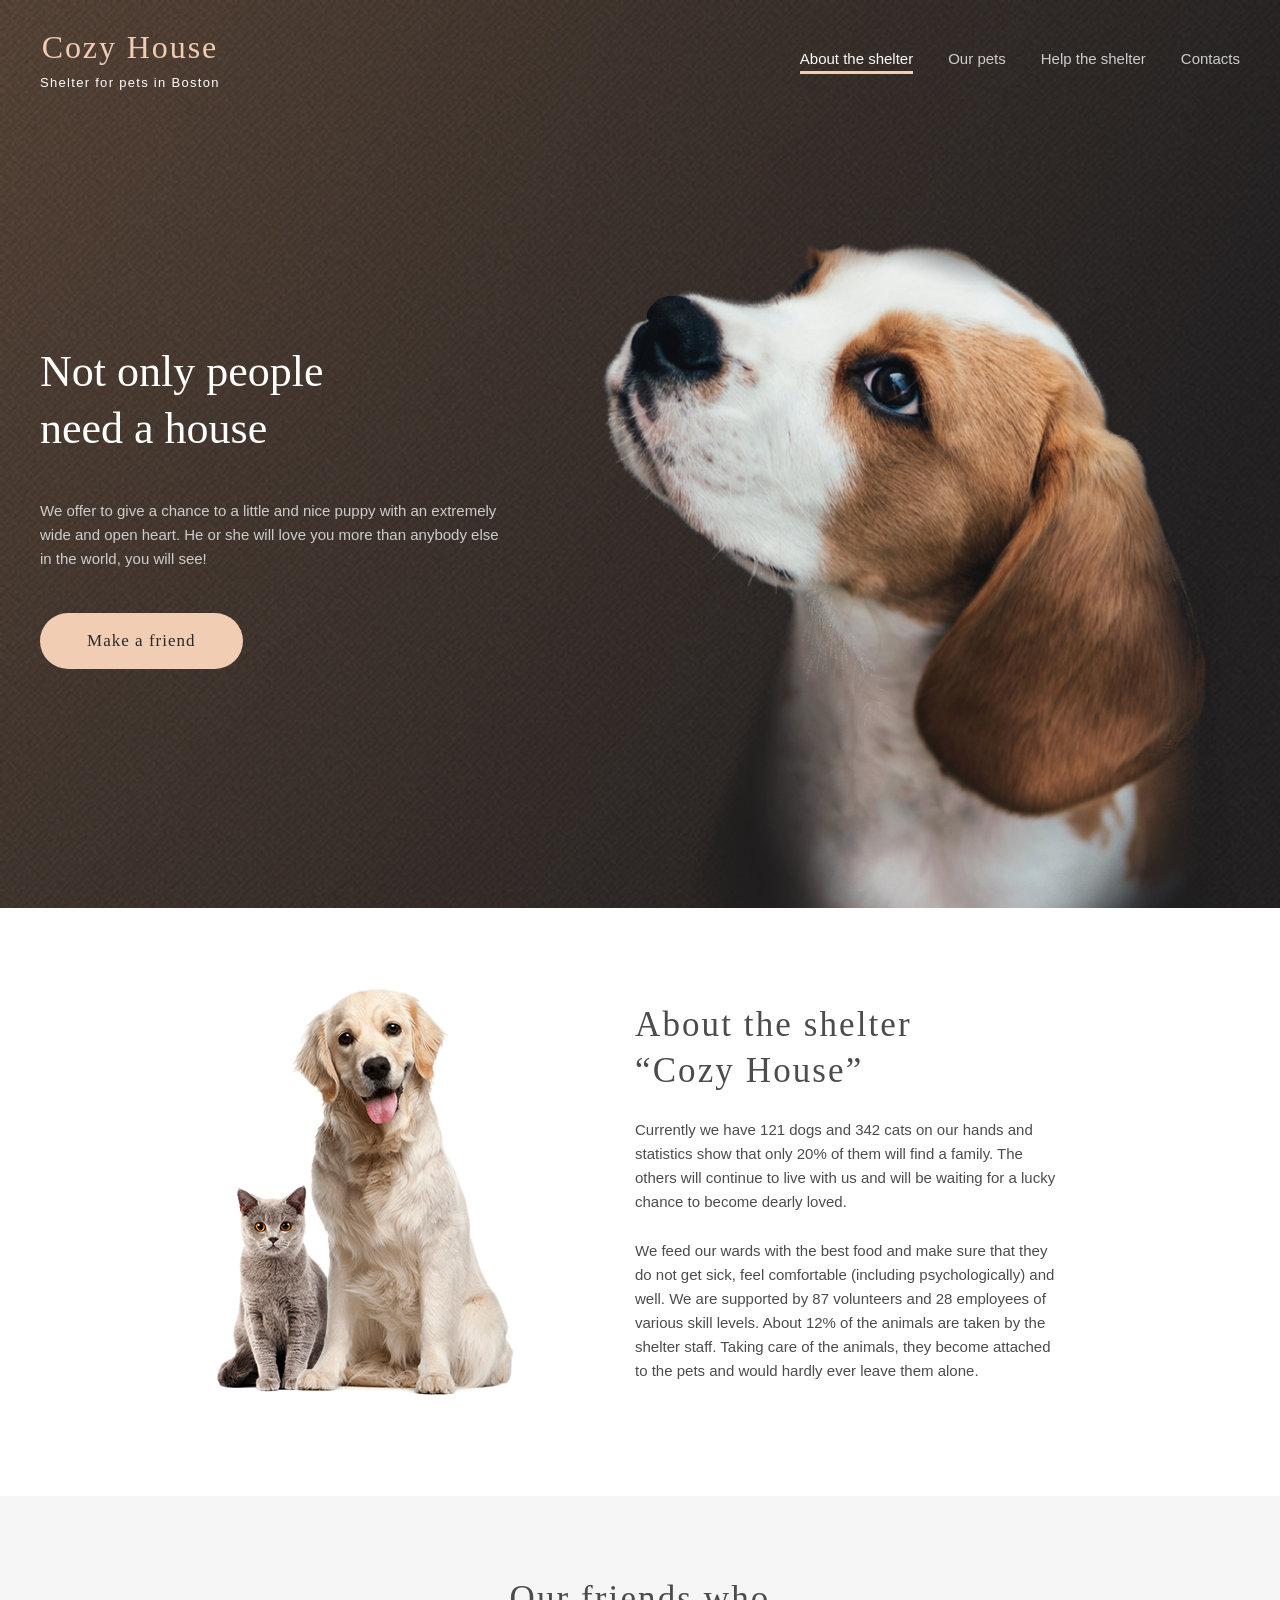
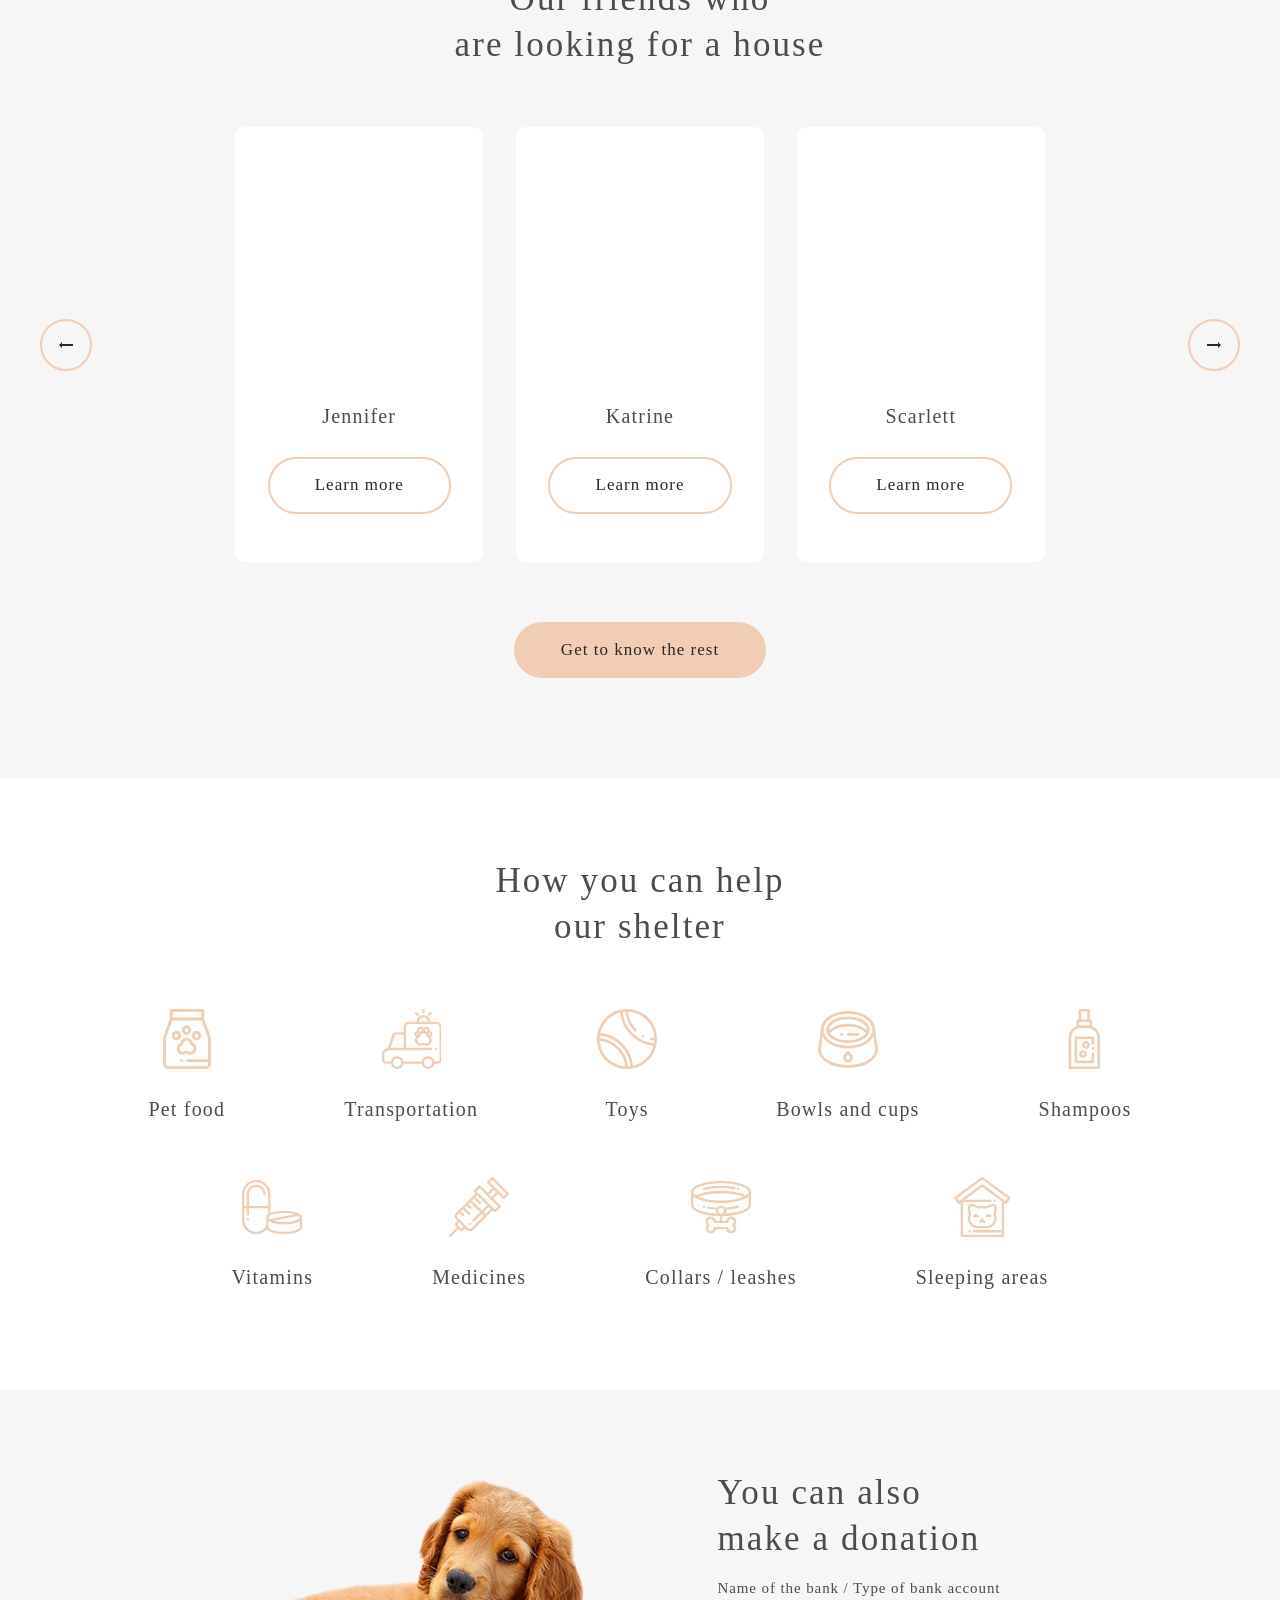
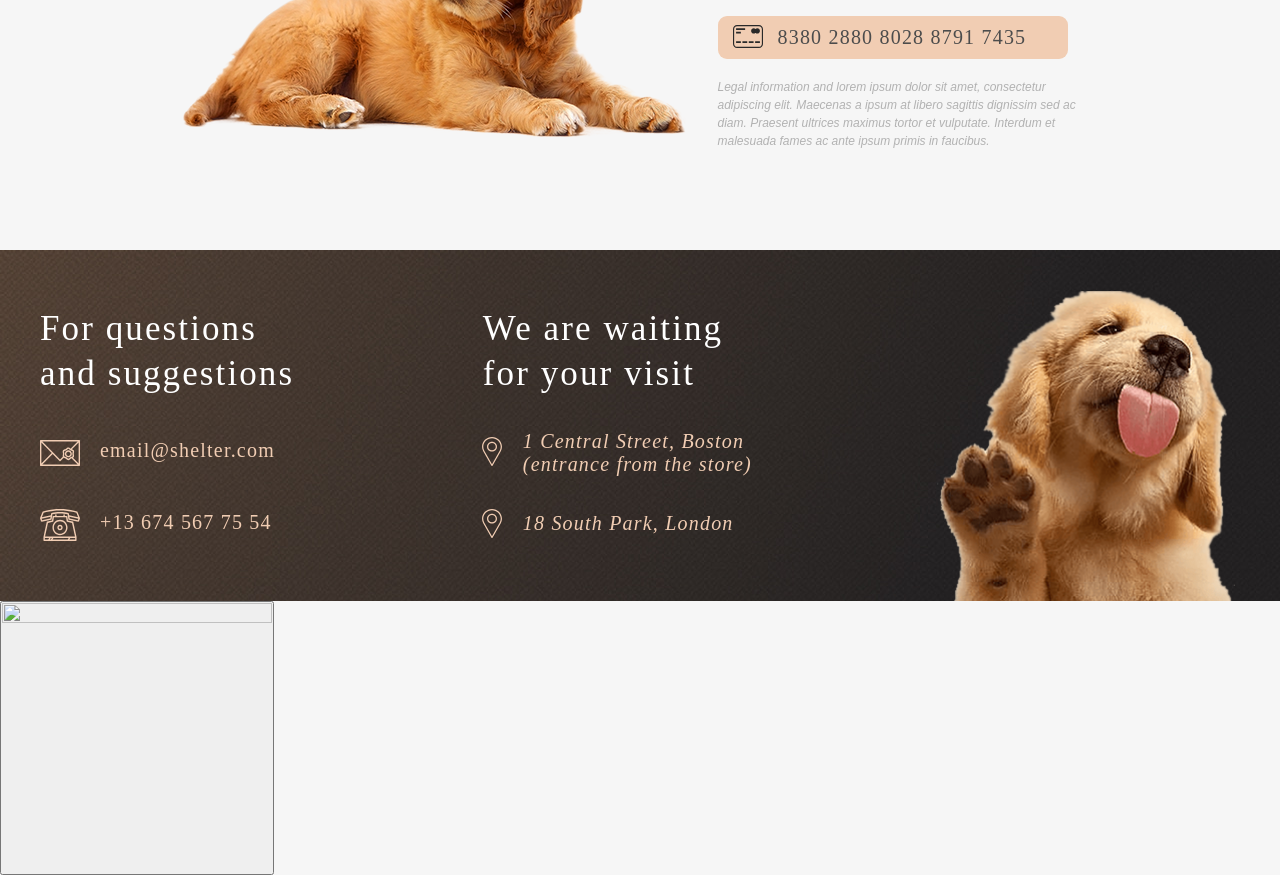
==== shelter/index.html @ 125c4304 "feat: add modal window" ====
<!DOCTYPE html>
<html class="page" lang="en">

<head>
    <meta charset="UTF-8">
    <meta name="viewport" content="width=device-width, initial-scale=1.0">
    <title>Cozy home</title>
    <link rel="stylesheet" href="./style/style.css">
    <link rel="apple-touch-icon" sizes="180x180" href="./apple-touch-icon.png">
    <link rel="icon" type="image/png" sizes="32x32" href="./favicon-32x32.png">
    <link rel="icon" type="image/png" sizes="16x16" href="./favicon-16x16.png">
    <link rel="manifest" href="./site.webmanifest">
    <link rel="mask-icon" href="./safari-pinned-tab.svg" color="#5bbad5">
    <meta name="msapplication-TileColor" content="#da532c">
    <meta name="theme-color" content="#ffffff">
    <script type="module" src="./javascript/script.js" defer></script>
</head>

<body class="page__body home-page">

    <header class="header">
        <div class="header-wrapper center">
            <a class="logo" href="#">
                <p class="logo__title logo__title_light">Cozy House</p>
                <p class="logo__subtitle logo__subtitle_light">Shelter for pets in Boston</p>
            </a>
            <nav class="header__navigation">
                <div class="burger-menu" id="burgerMenu">
                    <div class="burger-line"></div>
                    <div class="burger-line"></div>
                    <div class="burger-line"></div>
                </div>
                <ul class="navigation__list">
                    <li class="navigation__item"><a class="text navigation__link navigation__link_current">About the
                            shelter</a></li>
                    <li class="navigation__item"><a class="text navigation__link" href="./catalog.html">Our
                            pets</a>
                    </li>
                    <li class="navigation__item"><a class="text navigation__link" href="#help">Help the
                            shelter</a>
                    </li>
                    <li class="navigation__item"><a class="text navigation__link" href="#footer">Contacts</a>
                    </li>
                </ul>
            </nav>
            <div class="overlay" id="overlay"></div>
        </div>
    </header>
    <main class="page__main">
        <h1 class="visually-hidden">Cozy Home. Shelter for pets in Boston</h1>
        <section class="top">
            <div class="top-wrapper center">
                <div class="top-content">
                    <h2 class="heading heading_L top__heading">Not only people<br> need a house</h2>
                    <p class="text top__text">We offer to give a chance to a little and nice puppy with an extremely
                        wide
                        and
                        open
                        heart. He or she will love you more than anybody else in the world, you will see!</p>
                    <a class="button button_dark top-content__button" href="#pets">Make a friend</a>
                </div>
                <div class="top__image-wrapper">
                    <img class="top__image" src="../shelter/assets/background/top-puppy.png" alt="">
                </div>
            </div>
        </section>
        <section class="about" id="about">
            <div class="about-wrapper center">
                <div class="about__image-wrapper">
                    <img class="about__image" src="../shelter/assets/background/about-pets.png" alt="">
                </div>
                <div class="about-content">
                    <h3 class="heading heading_M">About the shelter<br> “Cozy House”</h3>
                    <p class="text about__text">Currently we have 121 dogs and 342 cats on our hands and statistics show
                        that
                        only
                        20%
                        of them will find a family. The others will continue to live with us and will be waiting for a
                        lucky
                        chance to become dearly loved.</p>
                    <p class="text about__text">We feed our wards with the best food and make sure that they do not get
                        sick,
                        feel
                        comfortable (including psychologically) and well. We are supported by 87 volunteers and 28
                        employees
                        of
                        various skill levels. About 12% of the animals are taken by the shelter staff. Taking care of
                        the
                        animals, they become attached to the pets and would hardly ever leave them alone.</p>
                </div>
            </div>
        </section>
        <section class="pets center" id="pets">
            <h3 class="heading heading_M pets__heading">Our friends who<br>
                are looking for a house</h3>
            <div class="carousel">
                <button class="carousel__control carousel__control_left">
                    <svg aria-hidden="true" focusable="false" width="52" height="52" viewBox="0 0 52 52" fill="none"
                        xmlns="http://www.w3.org/2000/svg">
                        <rect x="1" y="1" width="50" height="50" rx="25" stroke="#F1CDB3" stroke-width="2" />
                        <path d="M33 25V27H22V29L19 26L22 23V25H33Z" fill="#292929" />
                    </svg>
                    <span class="visually-hidden">Листать карусель влево</span>
                </button>
                <div class="carousel__cards">
                </div>
                <button class="carousel__control carousel__control_right">
                    <svg aria-hidden="true" focusable="false" width="52" height="52" viewBox="0 0 52 52" fill="none"
                        xmlns="http://www.w3.org/2000/svg">
                        <rect x="51" y="51" width="50" height="50" rx="25" transform="rotate(-180 51 51)"
                            stroke="#F1CDB3" stroke-width="2" />
                        <path d="M19 27V25H30V23L33 26L30 29V27H19Z" fill="#292929" />
                    </svg>
                    <span class="visually-hidden">Листать карусель вправо</span>
                </button>
            </div>
            <a class="button button_dark carousel__button" href="./catalog.html">Get to know the rest</a>
        </section>
        <section class="help" id="help">
            <div class="help-wrapper">
                <h2 class="heading heading_M help__heading">How you can help<br>
                    our shelter</h2>
                <ul class="help__list">
                    <li class="help__item help__item_food heading heading_S">Pet food</li>
                    <li class="help__item help__item_transportation heading heading_S">Transportation</li>
                    <li class="help__item help__item_toys heading heading_S">Toys</li>
                    <li class="help__item help__item_bowls heading heading_S">Bowls and cups</li>
                    <li class="help__item help__item_shampoos heading heading_S">Shampoos</li>
                    <li class="help__item help__item_vitamins heading heading_S">Vitamins</li>
                    <li class="help__item help__item_medicines heading heading_S">Medicines</li>
                    <li class="help__item help__item_collars heading heading_S">Collars / leashes</li>
                    <li class="help__item help__item_sleeping heading heading_S">Sleeping areas</li>
                </ul>
            </div>
        </section>
        <section class="donation">

            <div class="donation-wrapper center">
                <div class="donation__image-wrapper">
                    <img class="donation__image" src=".//assets/background/donation-dog.png" alt="">
                </div>
                <div class="donation-content">
                    <h2 class="heading heading_M donation__heading">You can also<br> make a donation</h2>
                    <h5 class="heading heading_XS">Name of the bank / Type of bank account</h5>
                    <a href="#" class="donation__banking">
                        <span class="heading heading_S donation__credit-card">8380 2880 8028 8791 7435</span>
                    </a>
                    <p class="text text_legal">Legal information and lorem ipsum dolor sit amet, consectetur adipiscing
                        elit.
                        Maecenas a ipsum at libero sagittis dignissim sed ac diam. Praesent ultrices maximus tortor et
                        vulputate. Interdum et malesuada fames ac ante ipsum primis in faucibus.</p>
                </div>
            </div>

        </section>
    </main>
    <footer class="footer" id="footer">
        <div class="footer-wrapper center">
            <div class="footer-content">
                <div class="footer__contacts">
                    <h3 class="heading heading_M footer__heading">For questions and suggestions
                    </h3>
                    <a class="heading heading_S footer__text" href="mailto:email@shelter.com">email@shelter.com</a>
                    <a class="heading heading_S footer__text" href="tel:+136745677554">+13 674 567 75 54</a>
                </div>
                <div class="footer__address">
                    <h3 class="heading heading_M footer__heading">We are waiting for your&nbsp;visit</h3>
                    <address>
                        <a class="heading heading_S footer__text" href="https://maps.app.goo.gl/BA27LbRfkbuWMpcS7"
                            target="_blank">1
                            Central Street, Boston (entrance from the store)</a>
                    </address>
                    <address>
                        <a class="heading heading_S footer__text" href="https://maps.app.goo.gl/k959TMkYaxmAAgZH8"
                            target="_blank">18 South Park, London</a>
                    </address>
                </div>
            </div>
            <div class="footer__image-wrapper">
                <img class="footer__image" src="../shelter/assets/background/footer-puppy.png" alt="">
            </div>
        </div>
    </footer>
    <section class="modal">
        <div class="modal-container">
            <button class="modal-close" type="button">
                <span class="visually-hidden">Закрыть окно</span>
                <img class="pets__image" src="" alt="" width="270" height="270">
                <div class="modal-content">
                    <h4></h4>
                    <p></p>
                    <p></p>
                    <ul>
                        <li></li>
                        <li></li>
                        <li></li>
                        <li></li>
                    </ul>
                </div>
            </button>

        </div>
    </section>
</body>

</html>
---- shelter/style/style.css ----
/* Fonts */
@font-face {
    font-family: 'Arial';
    src: local('Arial Italic'), local('Arial-ItalicMT'),
        url('Arial-ItalicMT.woff2') format('woff2'),
        url('Arial-ItalicMT.woff') format('woff');
    font-weight: 400;
    font-style: italic;
    font-display: swap;
}

@font-face {
    font-family: 'Arial';
    src: local('Arial'), local('ArialMT'),
        url('ArialMT.woff2') format('woff2'),
        url('ArialMT.woff') format('woff');
    font-weight: 400;
    font-style: normal;
    font-display: swap;
}

@font-face {
    font-family: 'Georgia';
    src: local('Georgia Bold'), local('Georgia-Bold'),
        url('Georgia-Bold.woff2') format('woff2'),
        url('Georgia-Bold.woff') format('woff');
    font-weight: 700;
    font-style: normal;
    font-display: swap;
}

@font-face {
    font-family: 'Georgia';
    src: local('Georgia'),
        url('Georgia.woff2') format('woff2'),
        url('Georgia.woff') format('woff');
    font-weight: 400;
    font-style: normal;
    font-display: swap;
}

:root {
    --color-primary: #f1cdb3;
    --color-primary-light: #fddcc4;
    --color-text: #4c4c4c;
    --color-background: #f6f6f6;
    --font-family-primary: "Georgia", serif;
    --font-family-secondary: "Arial", sans-serif;
}


/* Common */
* {
    padding: 0;
    margin: 0;
    box-sizing: border-box;
}

a {
    text-decoration: none;
}

li {
    list-style-type: none;
}

img {
    display: block;
    max-width: 100%;
    height: auto;
}

.page {
    scroll-behavior: smooth;
    height: 100%;
}

.page__body {
    background-color: var(--color-background);
    display: flex;
    flex-direction: column;
    min-height: 100%;
}

.page__body.no-scroll {
    overflow: hidden;
}

.page__main {
    flex-grow: 1;
}

.visually-hidden {
    position: absolute;
    width: 1px;
    height: 1px;
    margin: -1px;
    padding: 0;
    border: 0;
    clip: rect(0 0 0 0);
    overflow: hidden;
}

.center {
    max-width: 1280px;
    padding: 0 40px;
    margin: 0 auto;
}

.overlay {
    position: fixed;
    top: 0;
    left: 0;
    width: 100%;
    height: 100%;
    background-color: rgba(41, 41, 41, 0.6);
    visibility: hidden;
    opacity: 0;
    transition: all 0.3s ease;
    z-index: 9;
}

.overlay_active {
    visibility: visible;
    opacity: 1;
}

/* Text Styles */

.heading {
    font-family: var(--font-family-primary);
    color: var(--color-text);
    font-weight: 400;
    line-height: 130%;
}

.heading_L {
    font-size: 44px;
}

.heading_M {
    font-size: 35px;
    letter-spacing: 0.06em;
}

.heading_S {
    font-size: 20px;
    letter-spacing: 0.06em;
}

.heading_XS {
    font-size: 15px;
    line-height: 110%;
    letter-spacing: 0.06em;
}

.text {
    font-family: var(--font-family-secondary);
    color: var(--color-text);
    font-weight: 400;
    font-size: 15px;
    line-height: 160%;
}

.text_legal {
    font-style: italic;
    font-size: 12px;
    line-height: 150%;
    color: #b2b2b2;
}

/* Buttons */

.button {
    display: inline-block;
    min-height: 52px;
    padding: 15px 45px;
    border-radius: 100px;
    font-family: var(--font-family-primary);
    font-weight: 400;
    font-size: 17px;
    line-height: 130%;
    letter-spacing: 0.06em;
    color: #292929;
    border: 2px solid transparent;
    transition: all 0.3s linear;
    text-align: center;
}

.button_dark {
    background-color: var(--color-primary);
}

.button_light {
    background-color: #fff;
    border-color: var(--color-primary);
}

.button:hover {
    background-color: var(--color-primary-light);
    border-color: var(--color-primary-light);
}

.button:active {
    background-color: var(--color-primary);
    border-color: var(--color-primary);
}

.button_small {
    display: flex;
    align-items: center;
    justify-content: center;
    width: 52px;
    height: 52px;
    border: 2px solid #f1cdb3;
    border-radius: 50%;
    cursor: pointer;
    transition: all 0.3s linear;
}

.button_small_disabled {
    border-color: #cdcdcd;
    cursor: default;
}

.button_small_disabled path {
    fill: #cdcdcd;
}

.button_small_current {
    background-color: var(--color-primary);
}

.button_small:not(.button_small_disabled):hover {
    background-color: var(--color-primary-light);
    border-color: var(--color-primary-light);
}

.button_small:active {
    background-color: var(--color-primary);
}

.button_small:disabled {
    background-color: transparent;
    border-color: #cdcdcd;
    color: #cdcdcd;
}

/* Logo */

.logo {
    display: flex;
    flex-direction: column;
    align-items: center;
}

.logo__title {
    font-family: var(--font-family-primary);
    font-weight: 400;
    font-size: 32px;
    line-height: 110%;
    letter-spacing: 0.06em;
    margin-bottom: 10px;
}

.logo__title_light {
    color: var(--color-primary);
}

.logo__subtitle {
    font-family: var(--font-family-secondary);
    font-weight: 400;
    font-size: 13px;
    letter-spacing: 0.1em;
}

.logo__subtitle_light {
    color: #fff;
}

.logo__title_dark,
.logo__subtitle_dark {
    color: #545454;
}

/* Header */

.header {
    height: 120px;
    padding-top: 30px;
    padding-bottom: 30px;
}

.header_color_white {
    background-color: #fff;
}

.header-wrapper {
    display: flex;
    justify-content: space-between;
    align-items: center;
}

.burger-menu {
    position: relative;
    display: none;
    flex-direction: column;
    cursor: pointer;
    width: 30px;
    height: 30px;
    gap: 8px;
    z-index: 11;
}

.navigation__list {
    display: flex;
    gap: 35px;
    justify-content: flex-end;
}

.navigation__link {
    transition: all 0.3s linear;
    color: #cdcdcd;
}

.navigation__link_current {
    color: #fafafa;
}

.navigation__link_dark {
    color: #545454;
}

.navigation__link_dark.navigation__link_current {
    color: #292929;
}

.navigation__link_current::after {
    content: "";
    display: block;
    height: 3px;
    width: 100%;
    background-color: var(--color-primary);
}

.navigation__link:hover {
    color: #fafafa;
}

.navigation__link_dark:hover {
    color: #292929;
}

/* Footer */

.footer {
    background-color: #211f20;
    background-image: url("../assets/background/gradient-background.jpg");
    background-repeat: no-repeat;
    position: relative;
}

.footer-wrapper {
    display: flex;
    gap: 13%;
    min-height: 350px;
}

.footer-content {
    display: flex;
    width: 740px;
    padding-top: 56px;
    gap: 22%;
}

.footer__contacts {
    display: flex;
    flex-direction: column;
    max-width: 280px;
    padding-bottom: 60px;
    gap: 42px;
}

.footer__address {
    max-width: 300px;
    padding-bottom: 60px;
}

.footer__image-wrapper {
    display: flex;
    flex-direction: column;
    justify-content: flex-end;
}

.footer__image {
    object-fit: scale-down;
    max-height: 310px;
}

.footer__heading {
    color: #fff;
}

.footer__text {
    line-height: 117%;
    color: var(--color-primary);
}

.footer__address .footer__heading {
    margin-bottom: 33px;
}

.footer__address address:first-of-type {
    margin-bottom: 36px;
}

.footer__address address {
    position: relative;
    padding-left: 40px;
}

.footer__address address::before {
    content: "";
    position: absolute;
    display: block;
    width: 20px;
    height: 32px;
    left: -1px;
    top: -3px;
    background-image: url("../assets/icons/icon-marker.svg");
    background-repeat: no-repeat;
    background-size: contain;
}

.footer__address address:first-of-type::before {
    top: 7px;
}

a[href="mailto:email@shelter.com"],
a[href="tel:+136745677554"] {
    display: flex;
}

a[href="mailto:email@shelter.com"]::before {
    content: "";
    display: block;
    width: 40px;
    height: 32px;
    margin-right: 20px;
    margin-top: -2px;
    background-image: url("../assets/icons/icon-email.svg");
}

a[href="tel:+136745677554"]::before {
    content: "";
    display: block;
    width: 40px;
    height: 32px;
    margin-right: 20px;
    background-image: url("../assets/icons/icon-phone.svg");
    margin-top: -2px;
}

/* Top */

.top {
    position: relative;
}

.top::after {
    content: "";
    display: block;
    position: absolute;
    min-height: 1165px;
    width: 100%;
    background-color: #211f20;
    background-image: url("../assets/background/gradient-background.jpg");
    background-size: cover;
    background-repeat: no-repeat;
    top: -120px;
    z-index: -10;
}

.top-wrapper {
    display: flex;
    justify-content: center;
    padding-top: 60px;
    min-height: 788px;
    gap: 100px;
}

.top-content {
    padding-top: 163px;
    max-width: 460px;
    flex-shrink: 2;
}

.top__heading {
    color: #fff;
    margin-bottom: 42px;
}

.top__text {
    color: #cdcdcd;
    margin-bottom: 42px;
}

.top__image-wrapper {
    display: flex;
    align-items: flex-end;
}

.top__image {
    object-fit: scale-down;
    max-height: 728px;
}

/* About */

.about {
    background-color: #fff;
    padding-top: 80px;
    padding-bottom: 100px;
}

.about-wrapper {
    display: flex;
    justify-content: center;
    gap: 10%;
}

.about__image {
    max-height: 408px;
    object-fit: scale-down;
}

.about-content {
    display: flex;
    flex-direction: column;
    gap: 25px;
    max-width: 430px;
    padding-top: 14px;
    flex-shrink: 3;
}


/* Pets */

.pets,
.pets-catalog {
    display: flex;
    flex-direction: column;
    align-items: center;
    padding-top: 80px;
    padding-bottom: 100px;
}

.pets__heading {
    text-align: center;
    margin-bottom: 60px;
}

.pets__card {
    display: flex;
    flex-direction: column;
    align-items: center;
    gap: 28px;
    max-width: 270px;
    height: 435px;
    border-radius: 9px;
    background-color: #fff;
    transition: all 0.3s linear;
    padding-bottom: 30px;
}

.pets__card__button {
    margin: 0 5%;
}

.pets__card:hover {
    box-shadow: 0 2px 20px rgba(0, 0, 0, 0.2);
}

.pets__card:hover .button {
    background-color: var(--color-primary-light);
    border-color: var(--color-primary-light);
}

/* Pets Catalog */

.pets__cards {
    display: flex;
    flex-wrap: wrap;
    column-gap: 40px;
    row-gap: 30px;
    justify-content: center;
}

.pets__pagination {
    padding-top: 60px;
}

.pagination__list {
    display: flex;
    gap: 20px;
}

/* Carousel */

.carousel {
    width: 100%;
    max-width: 1200px;
    display: flex;
    justify-content: space-between;
    align-items: center;
    column-gap: 4.4%;
}

.carousel__cards {
    display: flex;
    max-width: 990px;
    gap: 4%;
    justify-content: space-between;
}

.carousel__button {
    margin-top: 60px;
}

.carousel__control {
    max-height: 52px;
    padding: 0;
    border: none;
    background-color: var(--color-background);
    cursor: pointer;
}

.carousel__control svg,
.carousel__control rect {
    transition: all 0.3s linear;
}

.carousel__control:hover rect {
    fill: var(--color-primary-light);
    stroke: var(--color-primary-light);
}


.carousel__control:active rect {
    fill: var(--color-primary);
    stroke: var(--color-primary);
}


.carousel__control:disabled rect {
    fill: transparent;
    stroke: #cdcdcd;
}

.carousel__control:disabled path {
    stroke: #cdcdcd;
}

/* Help */

.help {
    padding-top: 80px;
    padding-bottom: 100px;
    min-height: 611px;
    background-color: #fff;
}

.help-wrapper {
    display: flex;
    flex-direction: column;
    align-items: center;
    margin: 0 auto;
}

.help__heading {
    text-align: center;
    margin-bottom: 60px;
}

.help__list {
    max-width: 1026px;
    display: flex;
    flex-wrap: wrap;
    justify-content: center;
    gap: 55px 119px;
}

.help__item {
    display: flex;
    flex-direction: column;
    align-items: center;
}

.help__item::before {
    content: "";
    display: block;
    height: 60px;
    width: 60px;
    margin-bottom: 27px;
    background-size: cover;
    background-repeat: no-repeat;
}

.help__item_food::before {
    background-image: url("../assets/icons/icon-pet-food.svg");
}

.help__item_transportation::before {
    background-image: url("../assets/icons/icon-transportation.svg");
}

.help__item_toys::before {
    background-image: url("../assets/icons/icon-toys.svg");
}

.help__item_bowls::before {
    background-image: url("../assets/icons/icon-bowls-and-cups.svg");
}

.help__item_shampoos::before {
    background-image: url("../assets/icons/icon-shampoos.svg");
}

.help__item_vitamins::before {
    background-image: url("../assets/icons/icon-vitamins.svg");
}

.help__item_medicines::before {
    background-image: url("../assets/icons/icon-medicines.svg");
}

.help__item_collars::before {
    background-image: url("../assets/icons/icon-collars-leashes.svg");
}

.help__item_sleeping::before {
    background-image: url("../assets/icons/icon-sleeping-area.svg");
}

/* Donation */

.donation {
    padding-top: 80px;
    padding-bottom: 100px;
}

.donation-wrapper {
    display: flex;
    gap: 30px;
    justify-content: center;
}

.donation__image-wrapper {
    padding-top: 8px;
}

.donation__image {
    object-fit: scale-down;
    max-height: 261px;
}

.donation-content {
    display: flex;
    flex-direction: column;
    gap: 19px;
    max-width: 380px;
}

.donation__banking {
    display: block;
    border-radius: 9px;
    padding: 8px 15px;
    width: 350px;
    height: 43px;
    background-color: var(--color-primary);
}

.donation__credit-card {
    display: flex;
    align-items: center;
}

.donation__credit-card::before {
    content: "";
    display: block;
    background-image: url(../assets/icons/donation-credit-card.svg);
    width: 30px;
    height: 23px;
    margin-right: 15px;
}

@media (max-width: 960px) {

    .center {
        max-width: 768px;
        padding: 0 30px;
    }

    .top-wrapper {
        flex-direction: column;
        align-items: center;
    }

    .top-content {
        display: grid;
        padding-top: 0;
    }

    .top-content__button {
        justify-self: center;
        padding-top: 12px;
    }

    .top__image-wrapper {
        align-self: flex-end;
    }

    .top__image {
        max-height: 592px;
    }

    .pets,
    .pets-catalog {
        padding-top: 80px;
        padding-bottom: 100px;
    }

    .carousel {
        position: relative;
        justify-content: center;
    }

    .carousel__cards {
        gap: 40px
    }

    .footer-wrapper {
        padding-top: 30px;
        flex-wrap: wrap;
        column-gap: 60px;
        justify-content: center;
    }

    .footer-content {
        padding: 0 34px 0;
        gap: 9%;
    }

    .footer__address {
        padding-bottom: 0;
    }

    .footer__contacts {
        gap: 44px;
        padding-bottom: 0;
    }

    .footer__address .footer__heading {
        margin-bottom: 30px;
    }

    a[href="mailto:email@shelter.com"]::before {
        margin-top: -5px;
    }

    a[href="tel:+136745677554"]::before {
        margin-top: -3px;
    }

    .footer__image-wrapper {
        margin-top: 64px;
    }
}

@media (max-width: 768px) {
    .about {
        padding-top: 66px;
    }

    .about-wrapper {
        flex-direction: column;
        align-items: center;
        gap: 80px;
    }

    .about-content {
        order: -1;
    }

    .carousel {
        column-gap: 1.5%;
    }

    .pets__card__button {
        padding: 14px 42px;
    }

    .carousel__button {
        padding: 13px 43px;
        margin-top: 59px;
    }

    .help__list {
        width: 630px;
        column-gap: 60px;
    }

    .help__item {
        width: 170px;
    }

    .donation {
        padding-top: 78px;
        padding-bottom: 100px;
    }

    .donation-wrapper {
        justify-content: center;
        flex-direction: column;
        align-items: center;
        gap: 53px;
    }

    .donation-content {
        order: -1;
    }

    .donation__banking {
        padding-top: 10px;
        height: 45px;
    }

    .pets-catalog {
        padding-bottom: 76px;
    }

    .pets__card {
        width: 270px;
    }

    .pets__heading {
        margin-bottom: 30px;
    }

    .pets-catalog .pets__card:nth-last-child(1),
    .pets-catalog .pets__card:nth-last-child(2) {
        display: none;
    }

    .pets__pagination {
        padding-top: 39px;
    }
}

@media (max-width: 767px) {

    .burger-menu {
        display: flex;
        transition: all 0.3s ease;
    }

    .burger-line {
        width: 100%;
        height: 2px;
        background-color: #f1cdb3;
        transition: all 0.3s ease-in-out;
    }

    .pets-burger-line {
        background-color: #000000;
    }

    .navigation__list {
        position: fixed;
        top: 0;
        right: -320px;
        display: flex;
        flex-direction: column;
        background-color: #292929;
        width: 320px;
        height: 100%;
        z-index: 10;
        align-items: center;
        justify-content: center;
        transform: translateX(0);
        transition: all 0.3s ease;
    }

    .navigation__list_opened {
        transform: translateX(-100%);
    }

    .burger_opened {
        transform: rotate(-90deg);
    }

    .burger_opened .pets-burger-line {
        background-color: #f1cdb3;
    }

    .navigation__link {
        font-size: 32px;
        color: #cdcdcd;
    }

    .navigation__link:hover {
        color: #fafafa;
    }

    .navigation__link_dark.navigation__link_current {
        color: #fafafa;
    }

    .carousel {
        flex-wrap: wrap;
        row-gap: 20px;
        column-gap: 80px;
        flex-direction: row;
        max-width: 320px;
    }

    .carousel__cards {
        order: -1;
        justify-content: center;
    }
}

@media (max-width: 640px) {

    .header-wrapper {
        padding: 0 10px;
    }

    .help {
        padding: 42px 0 37px;
    }

    .help__heading {
        margin-bottom: 42px;
    }

    .help__list {
        width: 290px;
        gap: 30px;
        justify-content: flex-start;
    }

    .help__list .heading_S {
        font-size: 15px;
    }

    .help__item {
        width: 130px;
    }

    .help__item::before {
        width: 50px;
        height: 50px;
        margin-bottom: 18px;
    }
}

@media (max-width: 520px) {
    .center {
        max-width: 300px;
        padding-right: 0;
        padding-left: 0;
    }

    .heading {
        text-align: center;
    }

    .footer-wrapper {
        flex-direction: column;
        flex-wrap: nowrap;
        row-gap: 0;
    }

    .footer-content {
        flex-direction: column;
        width: 300px;
        padding: 0;
        gap: 40px;
        align-items: center;
    }

    .footer__address {
        display: flex;
        flex-direction: column;
    }

    .footer__contacts,
    .footer__address {
        padding-bottom: 0;
    }

    .footer__contacts {
        align-items: center;
    }

    a[href="mailto:email@shelter.com"]::before {
        margin-top: -5px;
    }

    .footer__address .footer__heading {
        margin-bottom: 38px;
        max-width: 270px;
        align-self: center;
    }

    .footer__address address:first-of-type {
        margin-bottom: 43px;
    }

    .footer__address address::before {
        left: 1px;
    }

    .footer__address address:first-of-type::before {
        top: 9px;
    }

    .footer__image-wrapper {
        margin-top: 45px;
    }

    .footer__image {
        max-height: 269px;
    }
}

@media (max-width: 320px) {
    .heading_L {
        font-size: 25px;
        letter-spacing: 0.06em;
    }

    .heading_M {
        font-size: 25px;
    }

    .heading_XS {
        letter-spacing: 0;
    }

    .top::after {
        min-height: 823px;
    }

    .header-wrapper {
        padding: 0 10px;
    }

    .top-wrapper {
        justify-content: normal;
        gap: 105px;
        min-height: 673px;
    }

    .top-content {
        display: grid;
    }

    .top-content__button {
        padding-top: 12px;
        padding-bottom: 12px;
    }

    .top__image {
        max-height: 271px;
    }

    .top__text {
        text-align: center;
    }

    .about {
        padding: 27px 10px 42px;
    }

    .about-wrapper {
        justify-content: center;
        gap: 42px;
    }

    .about__image {
        max-height: 353px;
    }

    .about-content {
        padding-left: 15px;
        padding-right: 15px;
        gap: 0;
    }

    .about-content .heading {
        margin-bottom: 25px;
    }

    .about__text {
        text-align: justify;
    }

    .about__text+.about__text {
        margin-top: 22px;
    }

    .pets {
        padding: 42px 0;
    }

    .pets__heading {
        margin-bottom: 42px;
    }

    .carousel__control {
        width: 52px;
    }

    .carousel__button {
        padding: 15px 45px;
        margin-top: 38px;
    }

    .donation {
        padding-top: 43px;
        padding-bottom: 42px;
    }

    .donation-wrapper {
        flex-direction: column;
        align-items: center;
        gap: 42px;
    }

    .donation-content {
        order: -1;
        align-items: center;
        gap: 24px;
        padding: 0 10px;
    }

    .donation .heading_S {
        font-size: 15px;
    }

    .donation__banking {
        width: 281px;
        height: 43px;
        padding-top: 9px;
    }

    .donation__image-wrapper {
        padding-top: 0;
    }

    .donation__image {
        max-height: 135px;
    }

    .text_legal {
        margin-top: -5px;
        text-align: justify;
    }

    .pets-catalog {
        padding: 42px 0;
    }

    .pets__cards .pets__card:nth-child(4),
    .pets__cards .pets__card:nth-child(5),
    .pets__cards .pets__card:nth-child(6),
    .pets__cards .pets__card:nth-child(7),
    .pets__cards .pets__card:nth-child(8) {
        display: none;
    }

    .pets__pagination {
        padding-top: 42px;
    }

    .pagination__list {
        gap: 10px;
    }

}

@media (max-width: 319px) {
    .heading_L {
        font-size: 20px;
        letter-spacing: 0;
    }

    .heading_M {
        font-size: 20px;
    }

    .heading_S {
        font-size: 16px;
    }

    .text,
    .text_legal {
        font-size: 10px;
    }

    .logo__title {
        font-size: 1.5em;
        margin-bottom: 5px;
    }

    .logo__subtitle {
        font-size: 0.6em;
    }

    .pets__card {
        max-width: 220px;
    }

    .pagination__list {
        flex-wrap: wrap;
        justify-content: center;
    }

    .footer-wrapper {
        align-items: center;
    }

    .footer-content {
        max-width: 220px;
        align-items: center;
    }

    a[href="mailto:email@shelter.com"],
    a[href="tel:+136745677554"] {
        flex-direction: column;
        align-items: center;
        gap: 15px;
    }

    a[href="mailto:email@shelter.com"]::before,
    a[href="tel:+136745677554"]::before {
        margin: 0;
    }

    .footer__address address {
        display: flex;
        flex-direction: column;
        align-items: center;
        padding: 0;
        gap: 15px;
    }

    .footer__address address::before {
        position: static;
    }
}
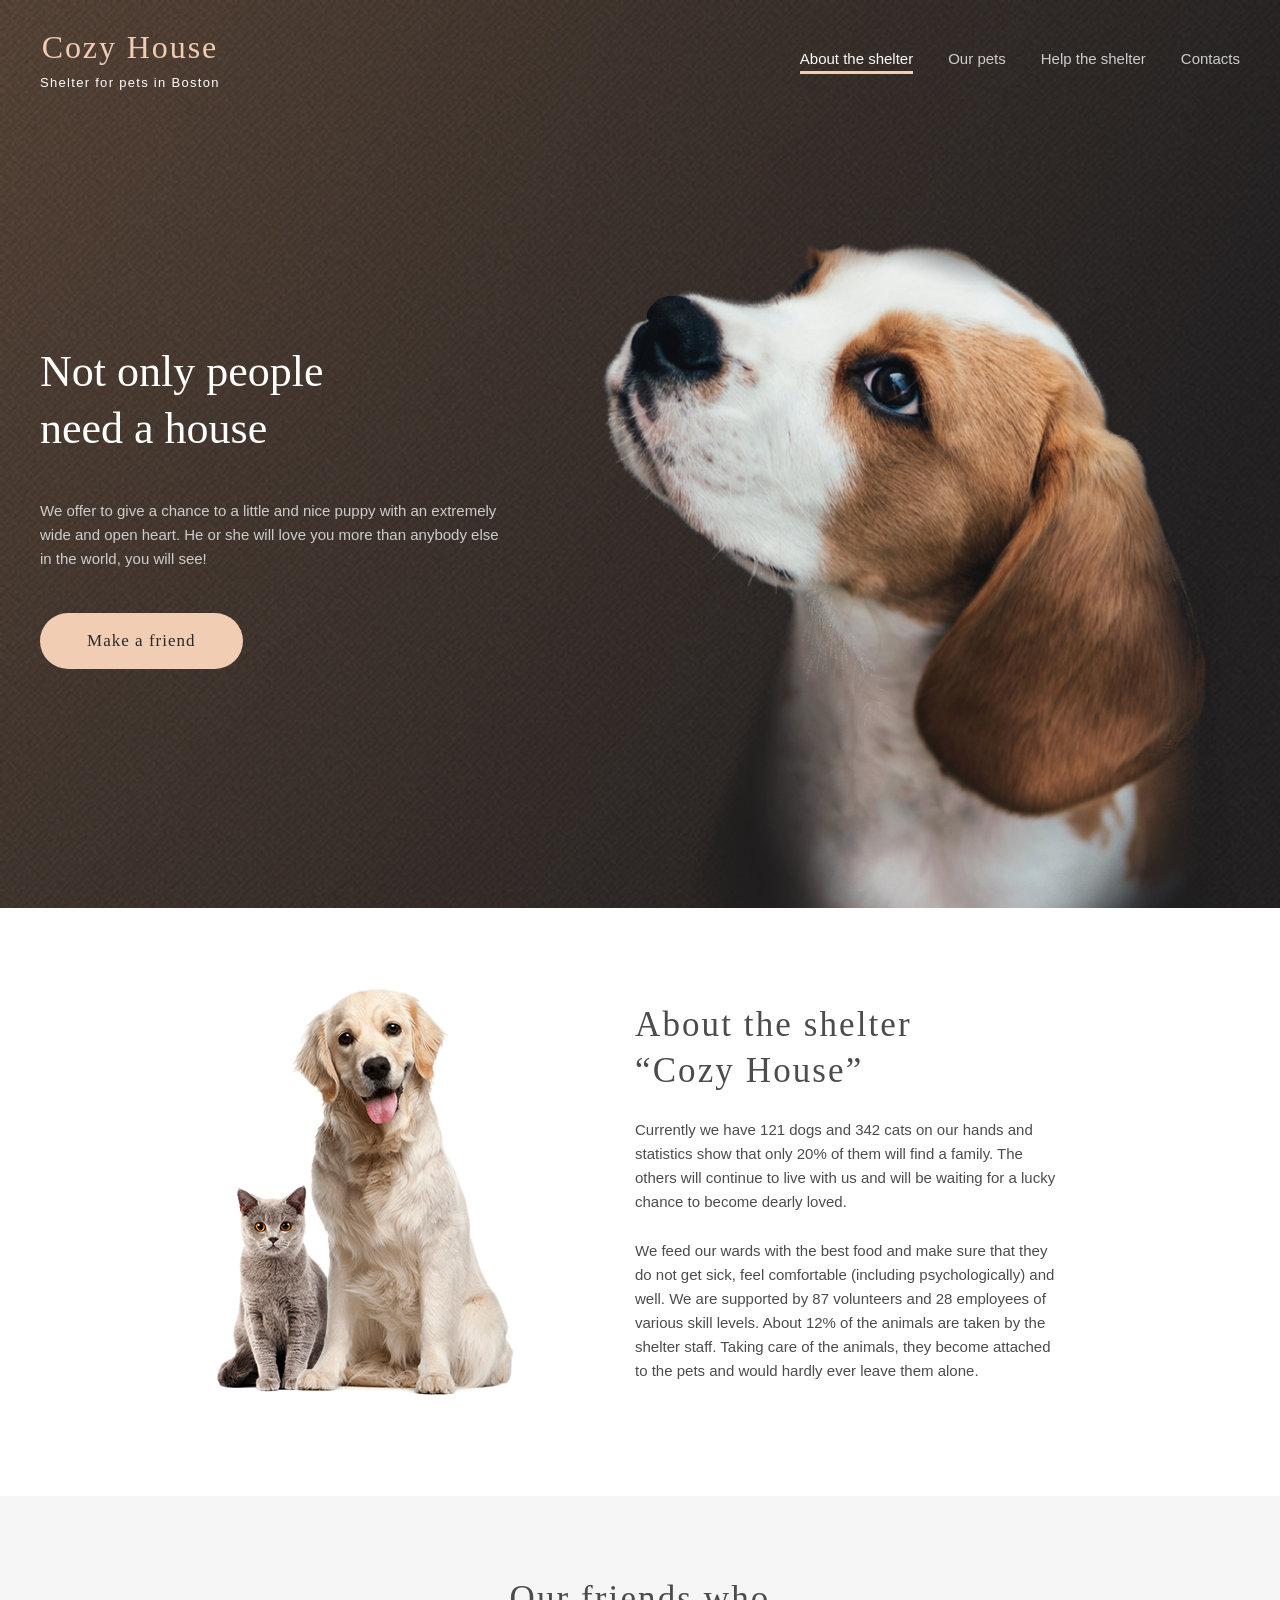
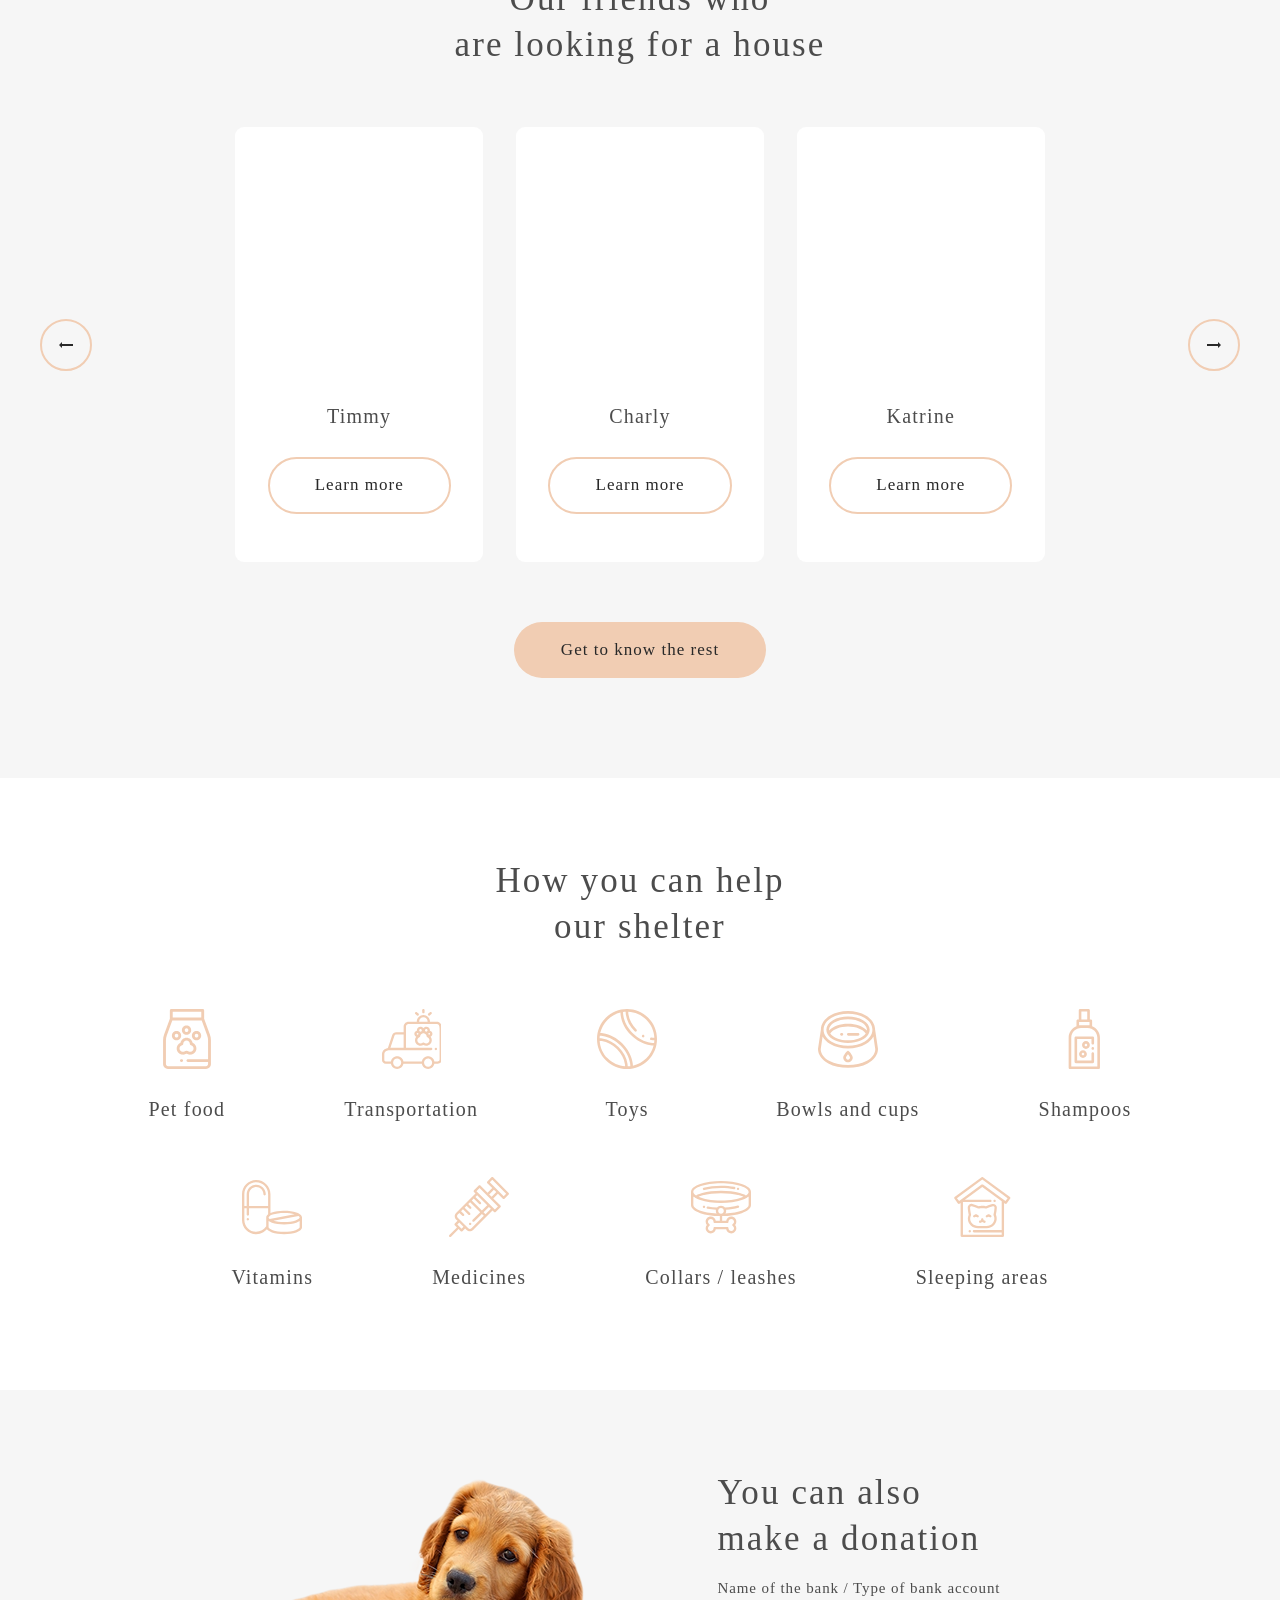
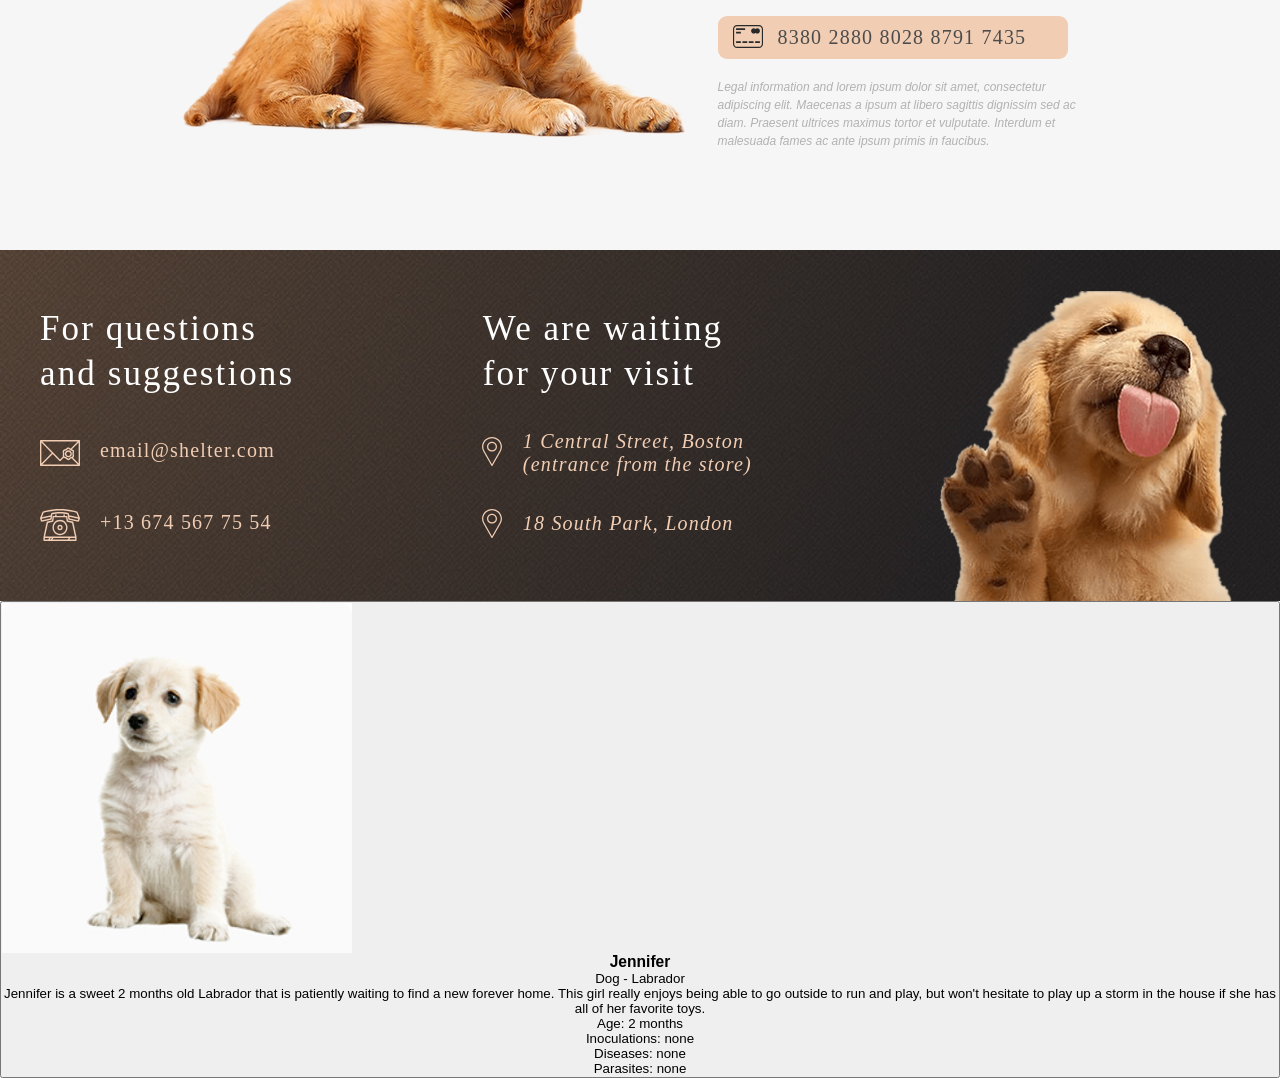
==== commit cdc125ef: "feat: add content to modal window" ====
--- a/shelter/index.html
+++ b/shelter/index.html
@@ -185,16 +185,18 @@
         <div class="modal-container">
             <button class="modal-close" type="button">
                 <span class="visually-hidden">Закрыть окно</span>
-                <img class="pets__image" src="" alt="" width="270" height="270">
+                <img class="modal__image" src="./assets/images/pets-jennifer.jpg" alt="" width="350" height="350">
                 <div class="modal-content">
-                    <h4></h4>
-                    <p></p>
-                    <p></p>
-                    <ul>
-                        <li></li>
-                        <li></li>
-                        <li></li>
-                        <li></li>
+                    <h3 class="modal__heading">Jennifer</h3>
+                    <p class="modal__subheading">Dog - Labrador</p>
+                    <p class="modal__description">Jennifer is a sweet 2 months old Labrador that is patiently waiting to
+                        find a new forever home. This girl really enjoys being able to go outside to run and play, but
+                        won't hesitate to play up a storm in the house if she has all of her favorite toys.</p>
+                    <ul class="modal__list">
+                        <li class="modal__list-item">Age: 2 months</li>
+                        <li class="modal__list-item">Inoculations: none</li>
+                        <li class="modal__list-item">Diseases: none</li>
+                        <li class="modal__list-item">Parasites: none</li>
                     </ul>
                 </div>
             </button>
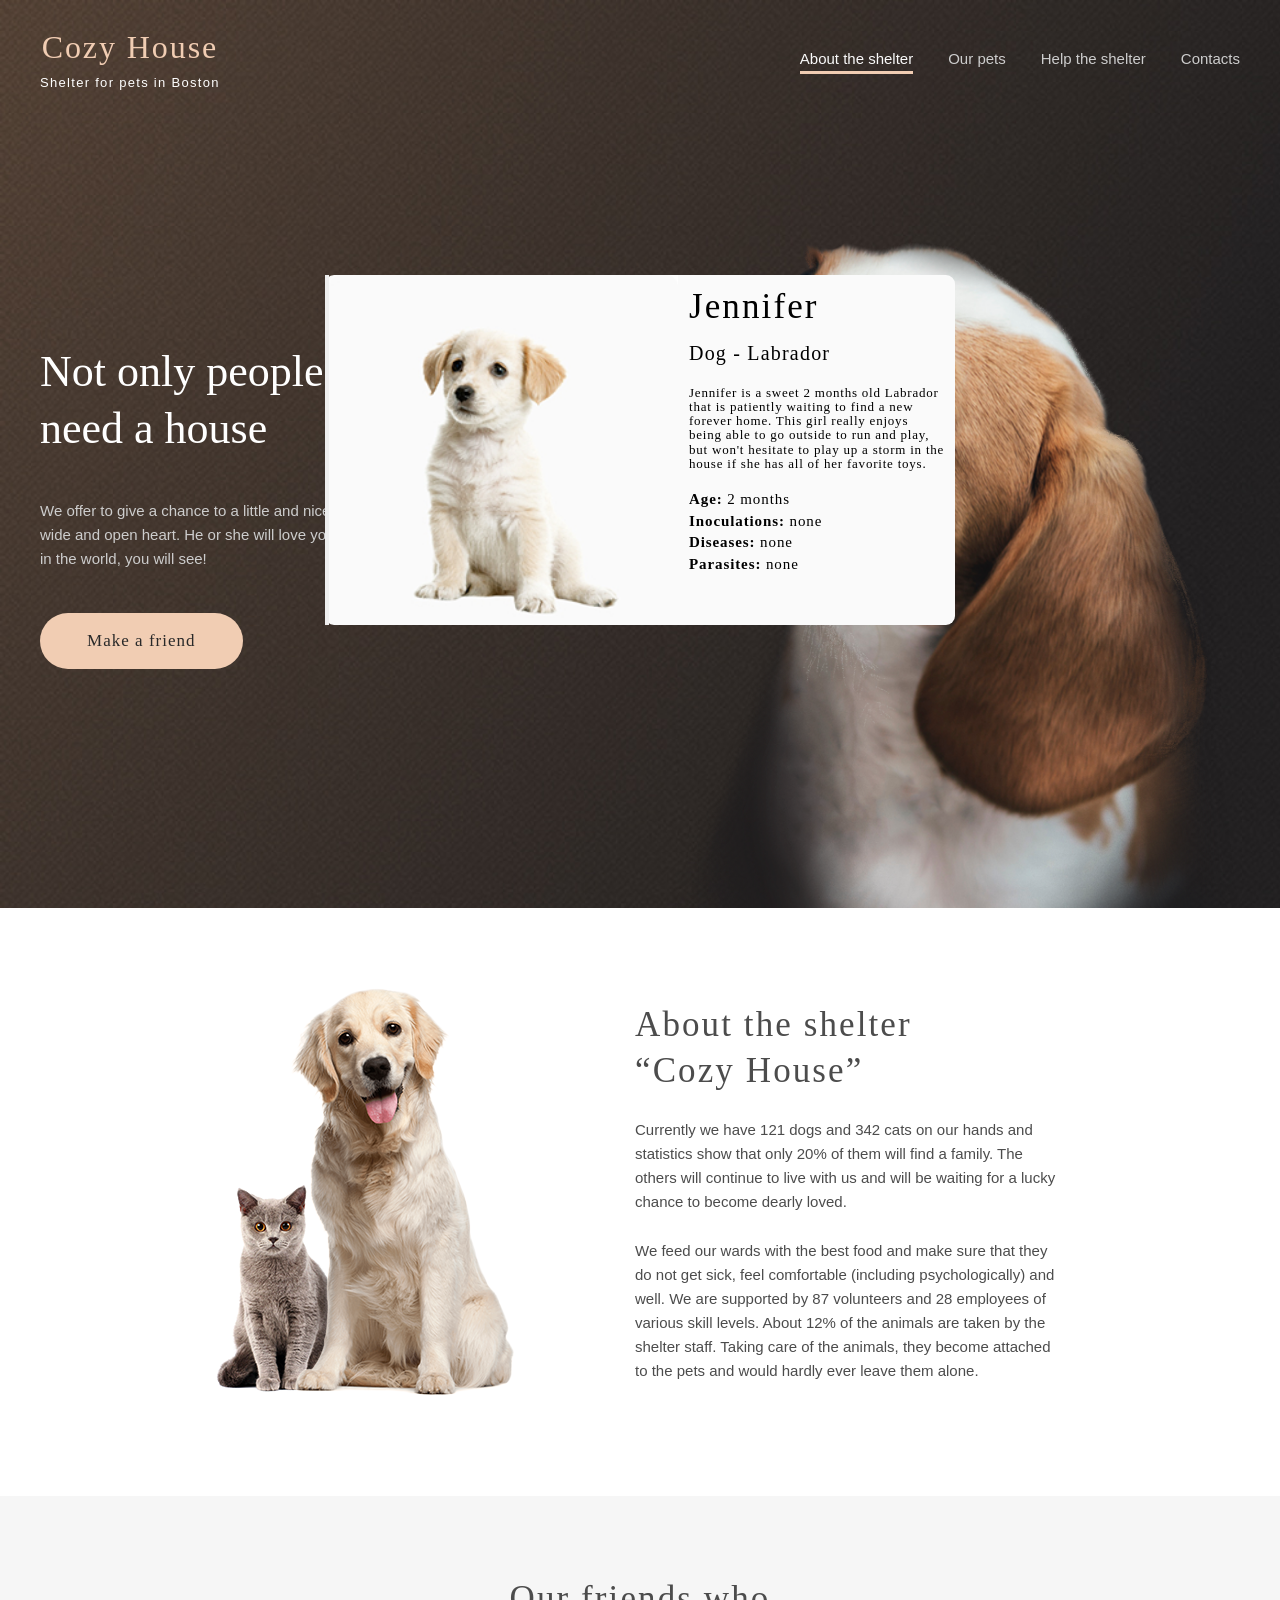
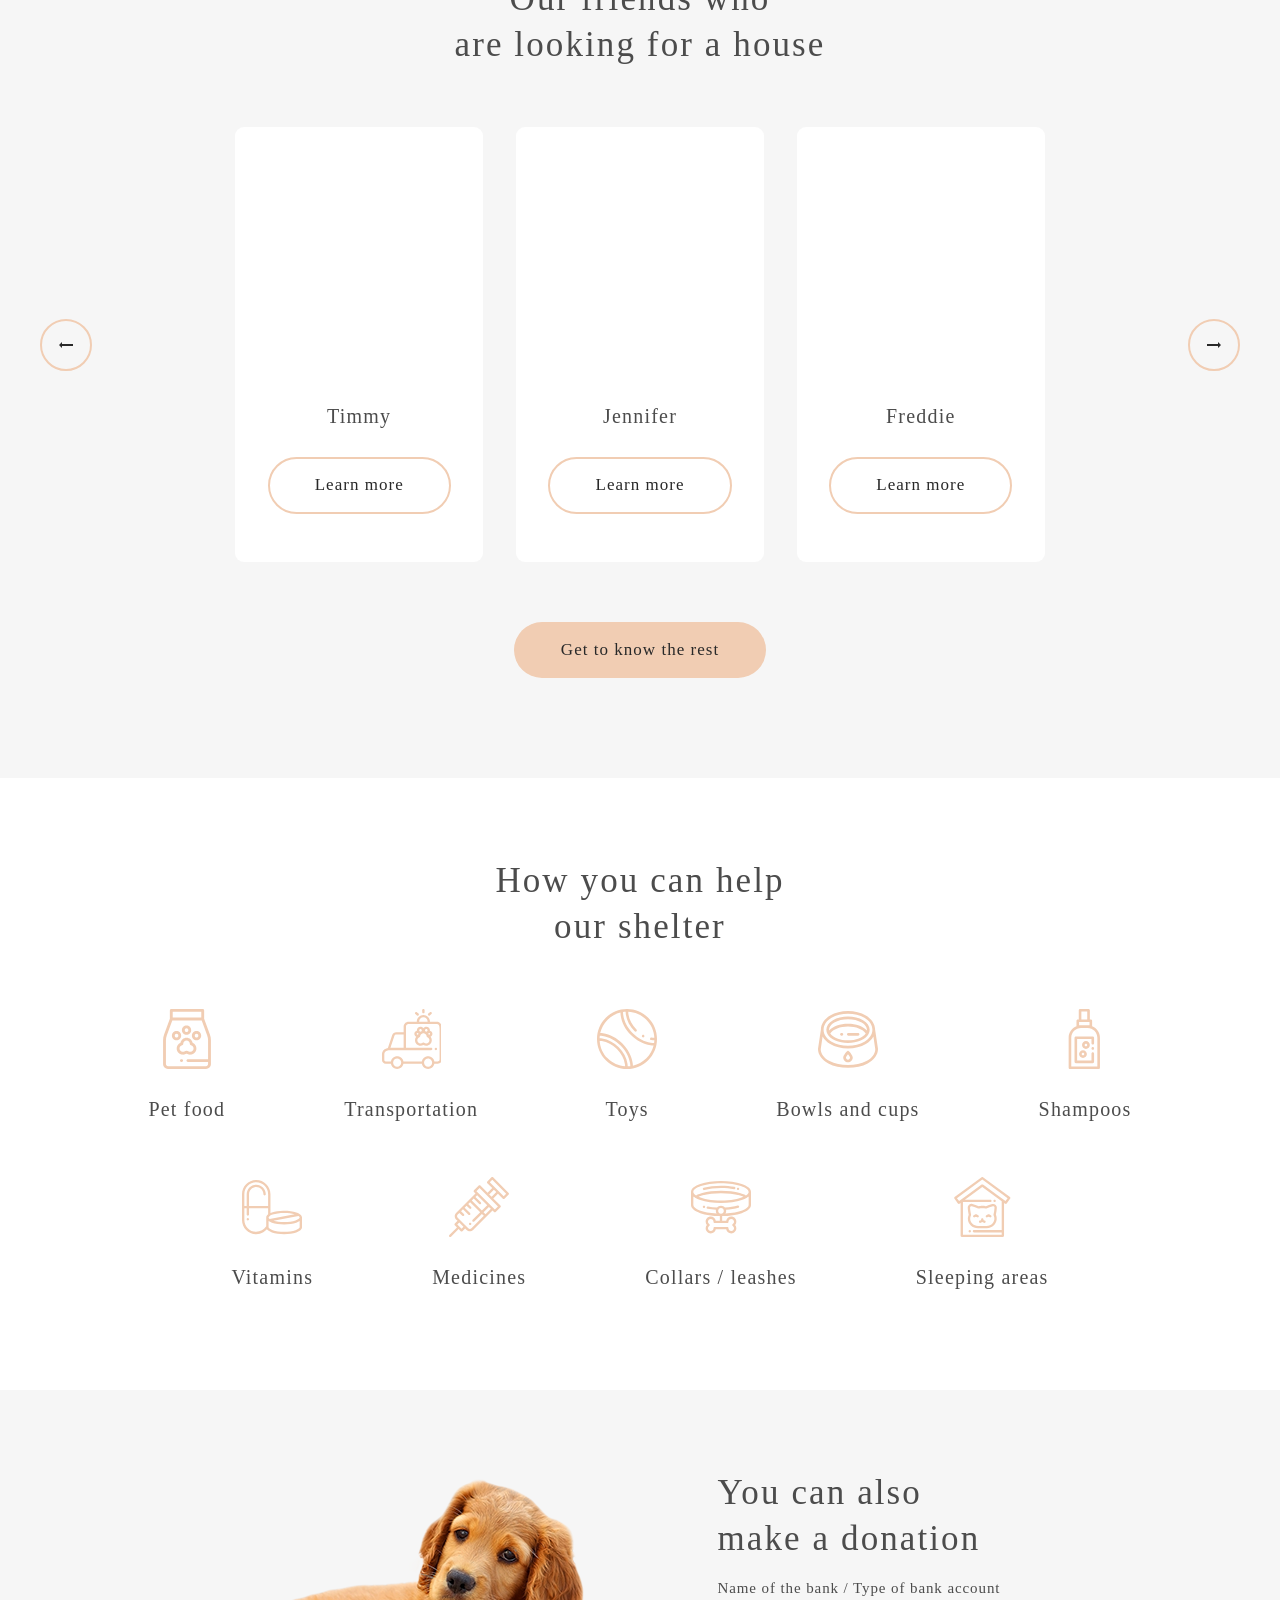
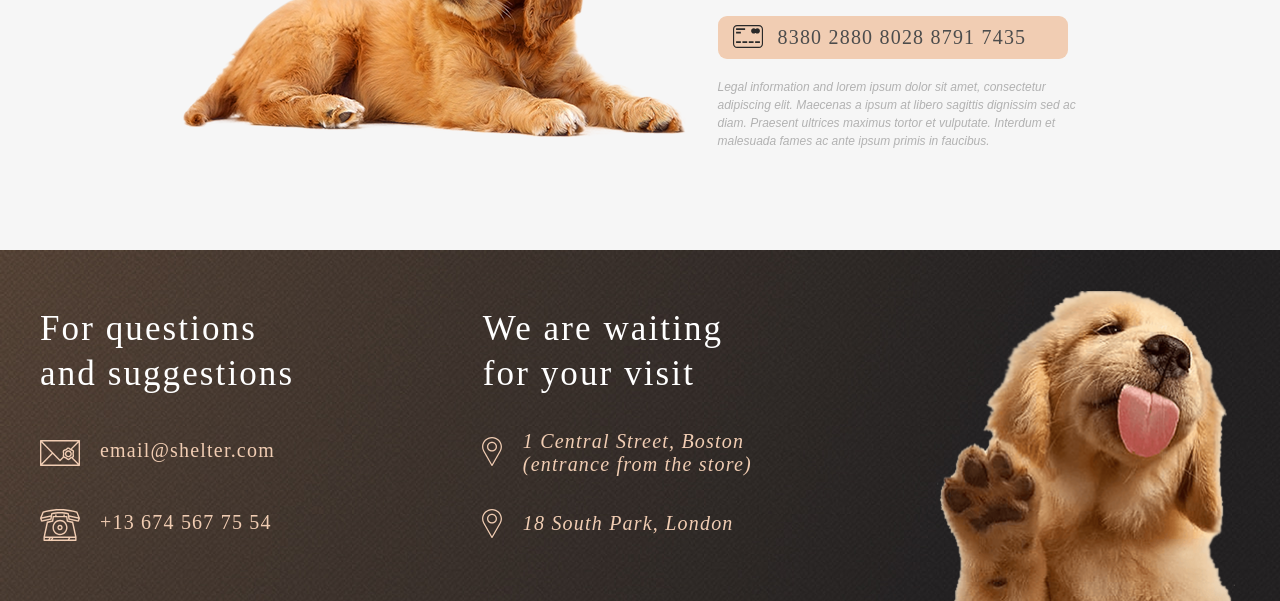
==== commit 78e78be0: "feat: add style to modal window" ====
--- a/shelter/index.html
+++ b/shelter/index.html
@@ -185,21 +185,22 @@
         <div class="modal-container">
             <button class="modal-close" type="button">
                 <span class="visually-hidden">Закрыть окно</span>
-                <img class="modal__image" src="./assets/images/pets-jennifer.jpg" alt="" width="350" height="350">
-                <div class="modal-content">
-                    <h3 class="modal__heading">Jennifer</h3>
-                    <p class="modal__subheading">Dog - Labrador</p>
-                    <p class="modal__description">Jennifer is a sweet 2 months old Labrador that is patiently waiting to
-                        find a new forever home. This girl really enjoys being able to go outside to run and play, but
-                        won't hesitate to play up a storm in the house if she has all of her favorite toys.</p>
-                    <ul class="modal__list">
-                        <li class="modal__list-item">Age: 2 months</li>
-                        <li class="modal__list-item">Inoculations: none</li>
-                        <li class="modal__list-item">Diseases: none</li>
-                        <li class="modal__list-item">Parasites: none</li>
-                    </ul>
-                </div>
             </button>
+
+            <img class="modal__image" src="./assets/images/pets-jennifer.jpg" alt="" width="349" height="350">
+            <div class="modal-content">
+                <h3 class="modal__heading heading heading_M">Jennifer</h3>
+                <p class="modal__subheading heading heading_S">Dog - Labrador</p>
+                <p class="modal__text">Jennifer is a sweet 2 months old Labrador that is patiently waiting to
+                    find a new forever home. This girl really enjoys being able to go outside to run and play, but
+                    won't hesitate to play up a storm in the house if she has all of her favorite toys.</p>
+                <ul class="modal__list">
+                    <li class="modal__list-item"><b>Age:</b> 2 months</li>
+                    <li class="modal__list-item"><b>Inoculations:</b> none</li>
+                    <li class="modal__list-item"><b>Diseases:</b> none</li>
+                    <li class="modal__list-item"><b>Parasites:</b> none</li>
+                </ul>
+            </div>
 
         </div>
     </section>
--- a/shelter/style/style.css
+++ b/shelter/style/style.css
@@ -44,6 +44,7 @@
     --color-primary-light: #fddcc4;
     --color-text: #4c4c4c;
     --color-background: #f6f6f6;
+    --color-background-modal: #fafafa;
     --font-family-primary: "Georgia", serif;
     --font-family-secondary: "Arial", sans-serif;
 }
@@ -794,6 +795,71 @@
     margin-right: 15px;
 }
 
+/* Modal window */
+
+.modal {
+    display: grid;
+    position: fixed;
+    top: 0;
+    right: 0;
+    bottom: 0;
+    left: 0;
+    z-index: 10;
+    place-content: center;
+}
+
+.modal-container {
+    display: flex;
+    border-radius: 9px;
+    width: 630px;
+    background-color: var(--color-background-modal);
+}
+
+.modal-content {
+    padding: 9px 10px 37px 11px;
+}
+
+.modal__image {
+    width: 349px;
+    height: 350px;
+    border-radius: 9px 0 0 9px;
+}
+
+.modal__heading {
+    color: #000000;
+    margin-bottom: 10px;
+}
+
+.modal__subheading {
+    color: #000000;
+    margin-bottom: 20px;
+}
+
+.modal__text {
+    color: #000000;
+    font-weight: 400;
+    font-size: 13px;
+    line-height: 110%;
+    letter-spacing: 0.06em;
+}
+
+.modal__list {
+    margin-top: 20px;
+}
+
+.modal__list-item {
+    font-family: var(--font-family-primary);
+    color: #000000;
+    font-weight: 400;
+    font-size: 15px;
+    line-height: 110%;
+    letter-spacing: 0.06em;
+}
+
+.modal__list-item:not(:last-child) {
+    margin-bottom: 5px;
+}
+
 @media (max-width: 960px) {
 
     .center {
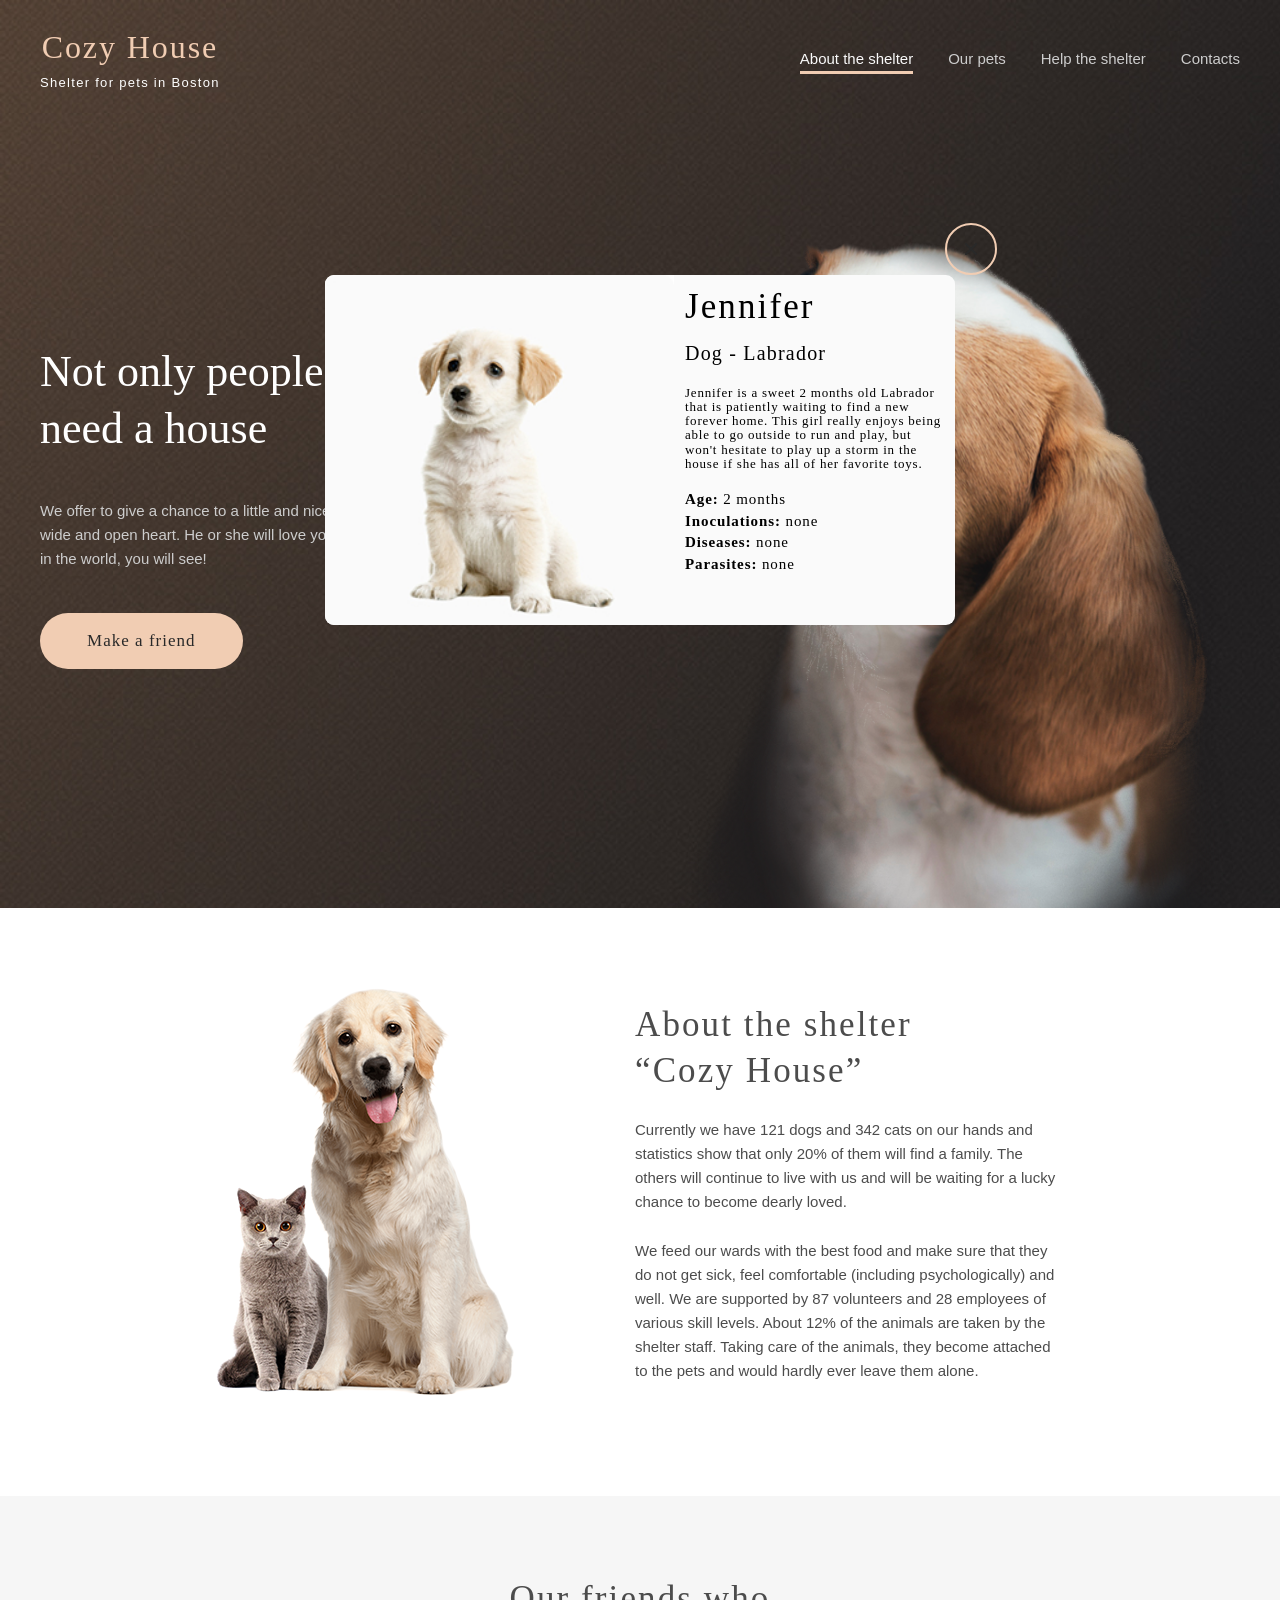
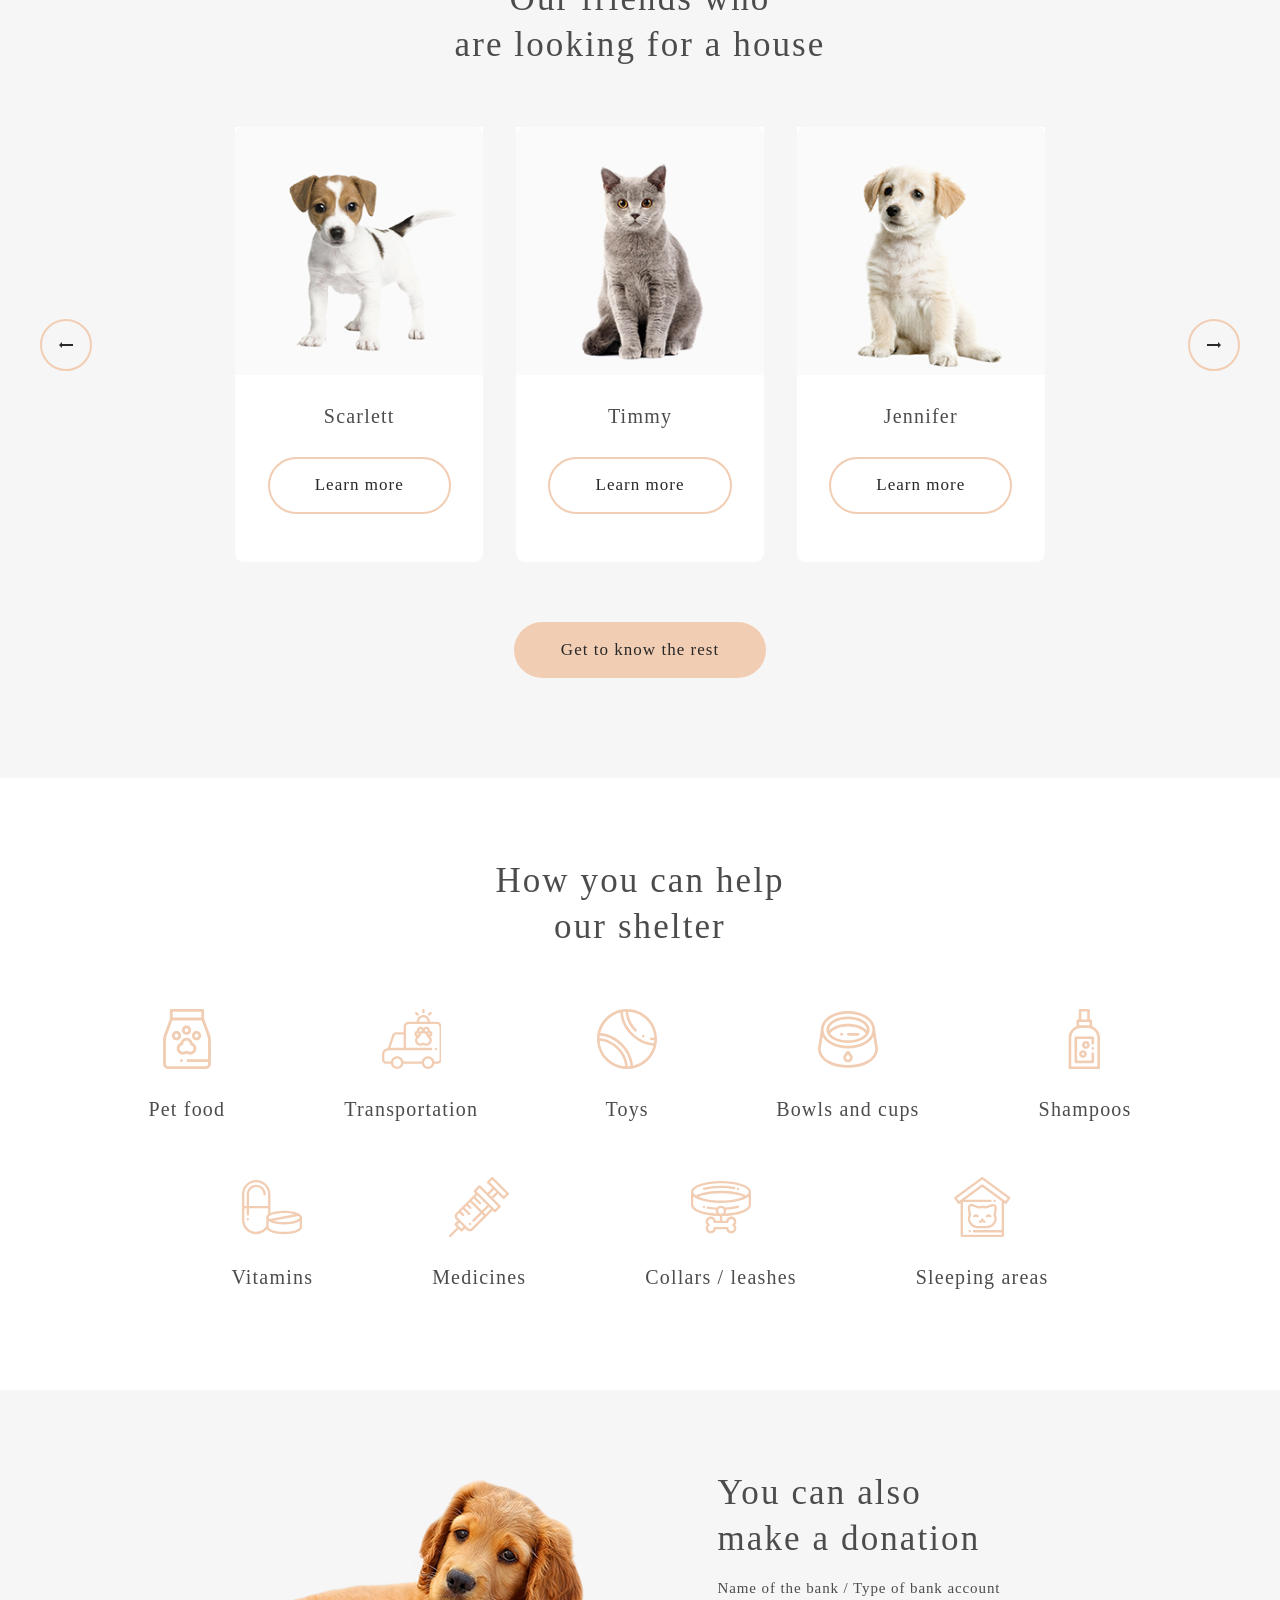
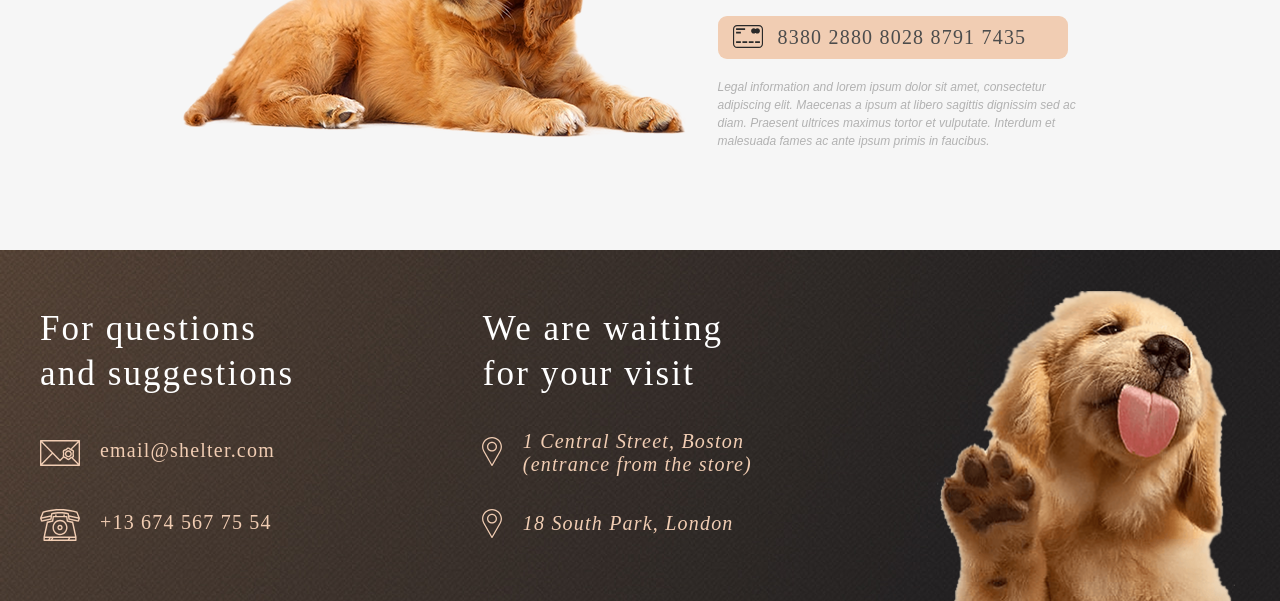
==== commit a86e9493: "feat: add button style" ====
--- a/shelter/index.html
+++ b/shelter/index.html
@@ -185,8 +185,12 @@
         <div class="modal-container">
             <button class="modal-close" type="button">
                 <span class="visually-hidden">Закрыть окно</span>
+                <svg width="12" height="12" viewBox="0 0 12 12" fill="none" xmlns="http://www.w3.org/2000/svg">
+                    <path fill-rule="evenodd" clip-rule="evenodd"
+                        d="M7.42618 6.00003L11.7046 1.72158C12.0985 1.32775 12.0985 0.689213 11.7046 0.295433C11.3108 -0.0984027 10.6723 -0.0984027 10.2785 0.295433L5.99998 4.57394L1.72148 0.295377C1.32765 -0.098459 0.68917 -0.098459 0.295334 0.295377C-0.0984448 0.689213 -0.0984448 1.32775 0.295334 1.72153L4.57383 5.99997L0.295334 10.2785C-0.0984448 10.6723 -0.0984448 11.3108 0.295334 11.7046C0.68917 12.0985 1.32765 12.0985 1.72148 11.7046L5.99998 7.42612L10.2785 11.7046C10.6723 12.0985 11.3108 12.0985 11.7046 11.7046C12.0985 11.3108 12.0985 10.6723 11.7046 10.2785L7.42618 6.00003Z"
+                        fill="#292929" />
+                </svg>
             </button>
-
             <img class="modal__image" src="./assets/images/pets-jennifer.jpg" alt="" width="349" height="350">
             <div class="modal-content">
                 <h3 class="modal__heading heading heading_M">Jennifer</h3>
--- a/shelter/style/style.css
+++ b/shelter/style/style.css
@@ -809,11 +809,28 @@
 }
 
 .modal-container {
+    position: relative;
     display: flex;
     border-radius: 9px;
     width: 630px;
     background-color: var(--color-background-modal);
 }
+
+.modal-close {
+    display: flex;
+    justify-content: center;
+    align-items: center;
+    position: absolute;
+    right: -42px;
+    top: -52px;
+    width: 52px;
+    height: 52px;
+    background-color: transparent;
+    border-radius: 100%;
+    border: 2px solid var(--color-primary);
+    cursor: pointer;
+}
+
 
 .modal-content {
     padding: 9px 10px 37px 11px;
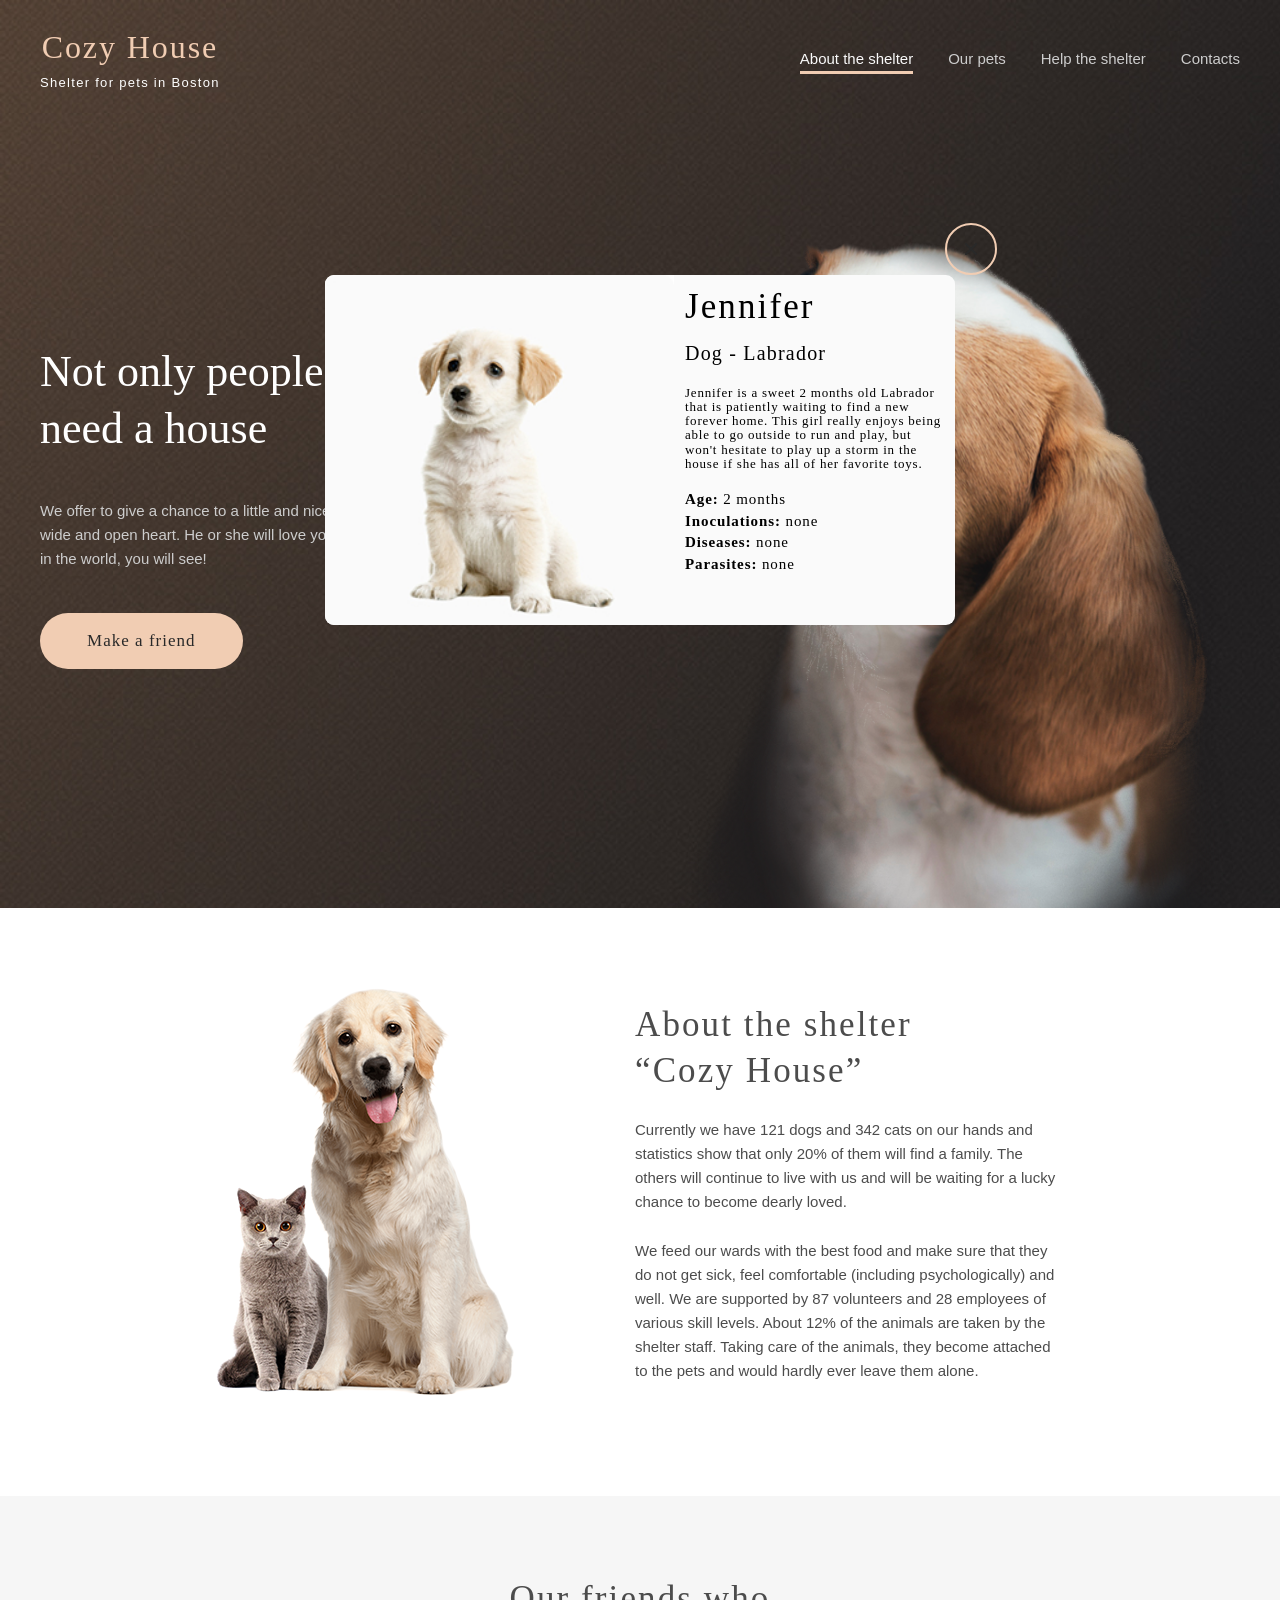
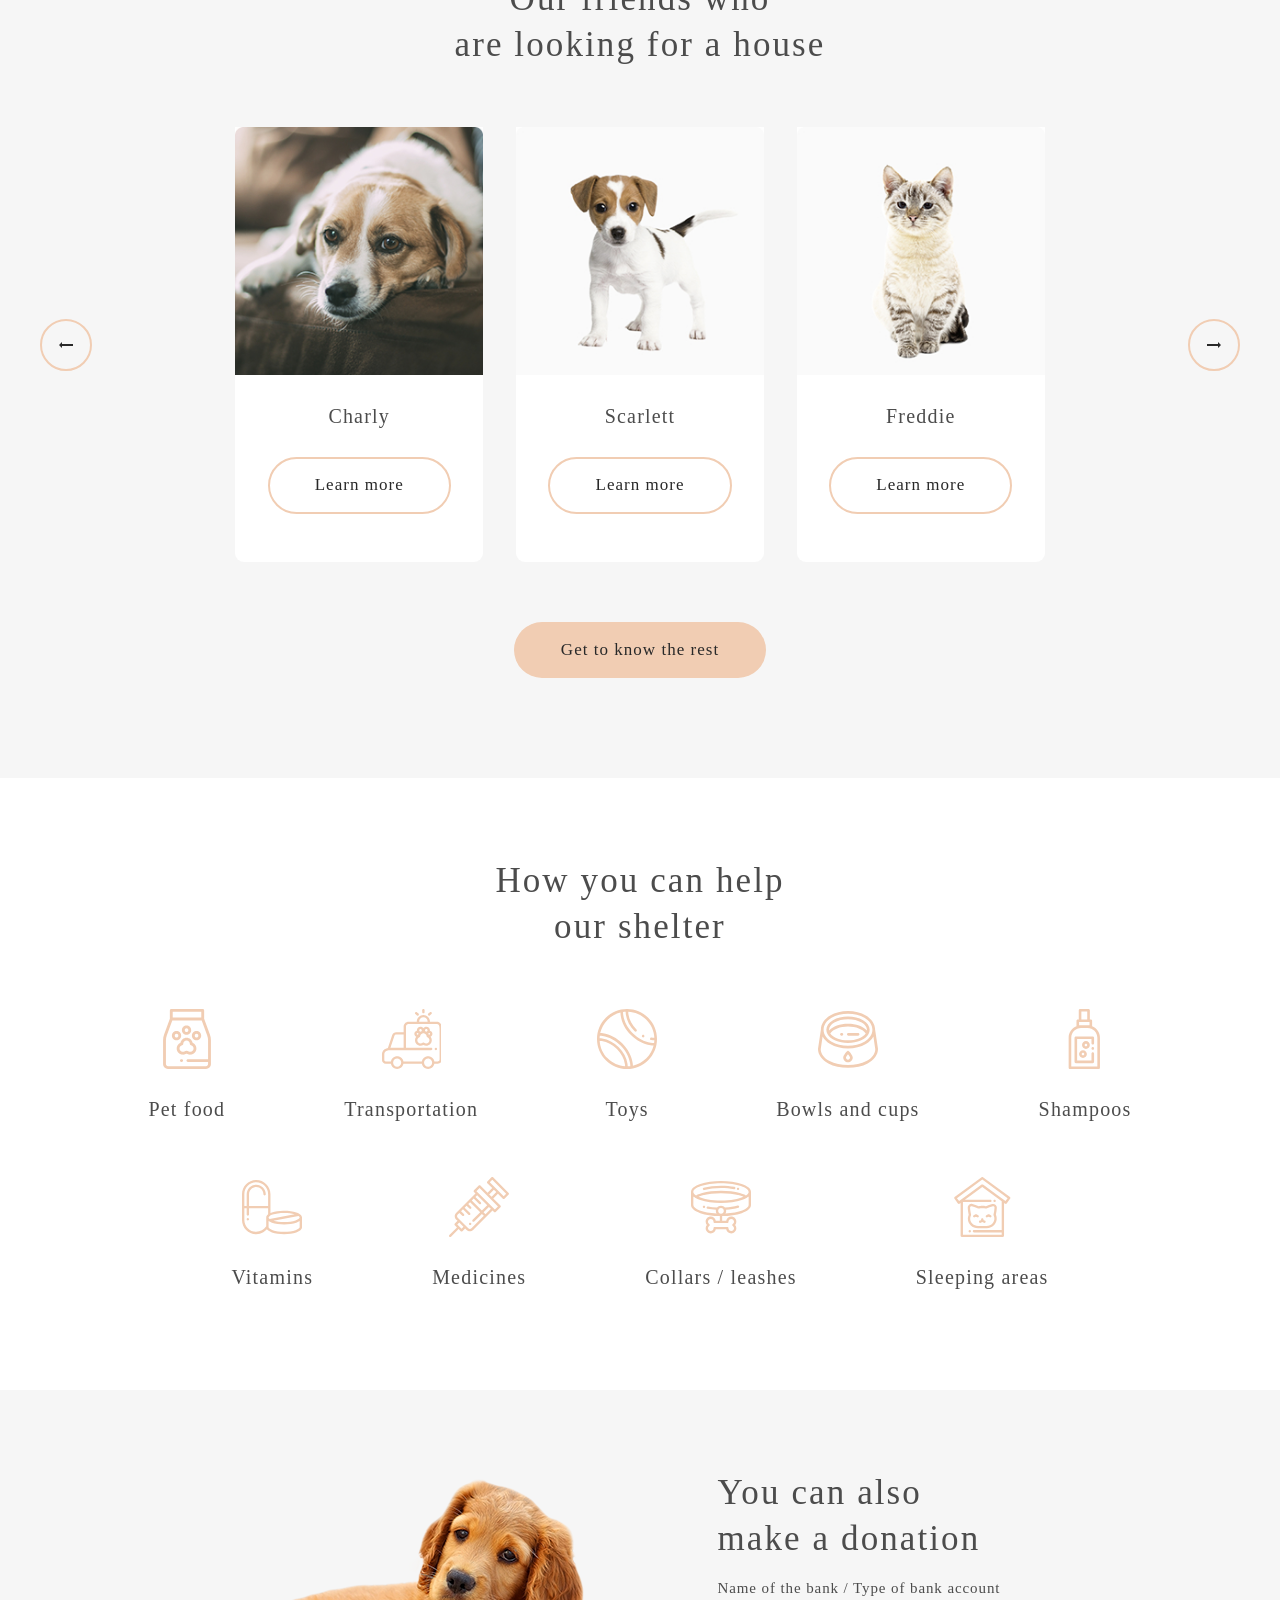
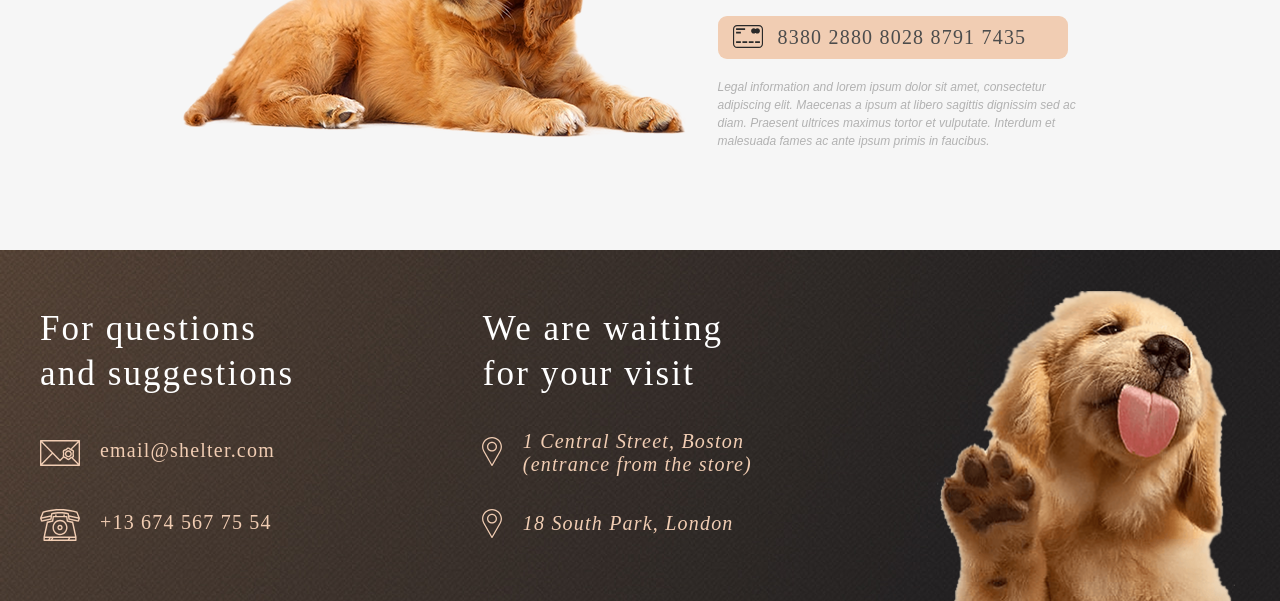
==== commit 58718c9d: "feat: add hover state to modal button" ====
--- a/shelter/index.html
+++ b/shelter/index.html
@@ -181,11 +181,12 @@
             </div>
         </div>
     </footer>
-    <section class="modal">
+    <section class="modal modal_opened">
         <div class="modal-container">
             <button class="modal-close" type="button">
                 <span class="visually-hidden">Закрыть окно</span>
-                <svg width="12" height="12" viewBox="0 0 12 12" fill="none" xmlns="http://www.w3.org/2000/svg">
+                <svg width="12" height="12" viewBox="0 0 12 12" fill="none" xmlns="http://www.w3.org/2000/svg"
+                    aria-hidden="true" focusable="false">
                     <path fill-rule="evenodd" clip-rule="evenodd"
                         d="M7.42618 6.00003L11.7046 1.72158C12.0985 1.32775 12.0985 0.689213 11.7046 0.295433C11.3108 -0.0984027 10.6723 -0.0984027 10.2785 0.295433L5.99998 4.57394L1.72148 0.295377C1.32765 -0.098459 0.68917 -0.098459 0.295334 0.295377C-0.0984448 0.689213 -0.0984448 1.32775 0.295334 1.72153L4.57383 5.99997L0.295334 10.2785C-0.0984448 10.6723 -0.0984448 11.3108 0.295334 11.7046C0.68917 12.0985 1.32765 12.0985 1.72148 11.7046L5.99998 7.42612L10.2785 11.7046C10.6723 12.0985 11.3108 12.0985 11.7046 11.7046C12.0985 11.3108 12.0985 10.6723 11.7046 10.2785L7.42618 6.00003Z"
                         fill="#292929" />
--- a/shelter/style/style.css
+++ b/shelter/style/style.css
@@ -798,7 +798,7 @@
 /* Modal window */
 
 .modal {
-    display: grid;
+    display: none;
     position: fixed;
     top: 0;
     right: 0;
@@ -806,6 +806,10 @@
     left: 0;
     z-index: 10;
     place-content: center;
+}
+
+.modal_opened {
+    display: grid;
 }
 
 .modal-container {
@@ -831,6 +835,9 @@
     cursor: pointer;
 }
 
+.modal-close:hover path {
+    fill: var(--color-primary-light)
+}
 
 .modal-content {
     padding: 9px 10px 37px 11px;
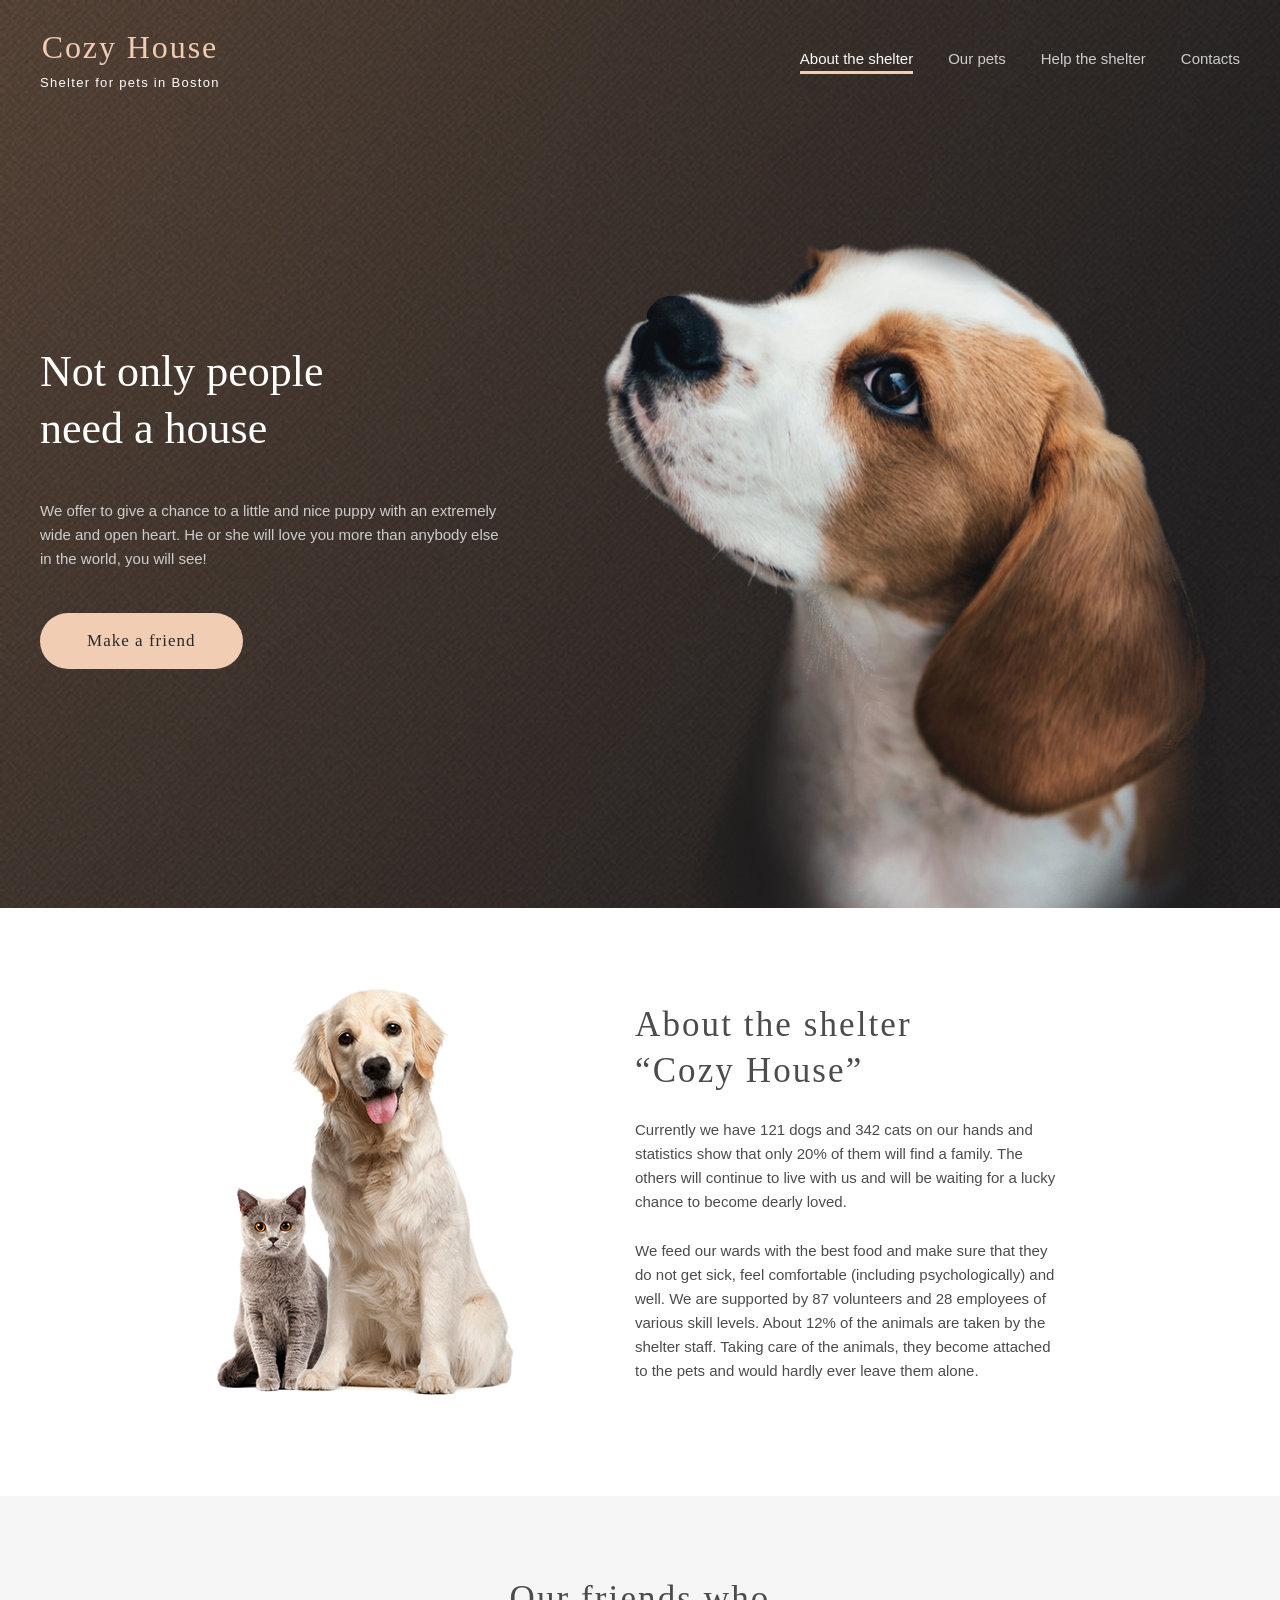
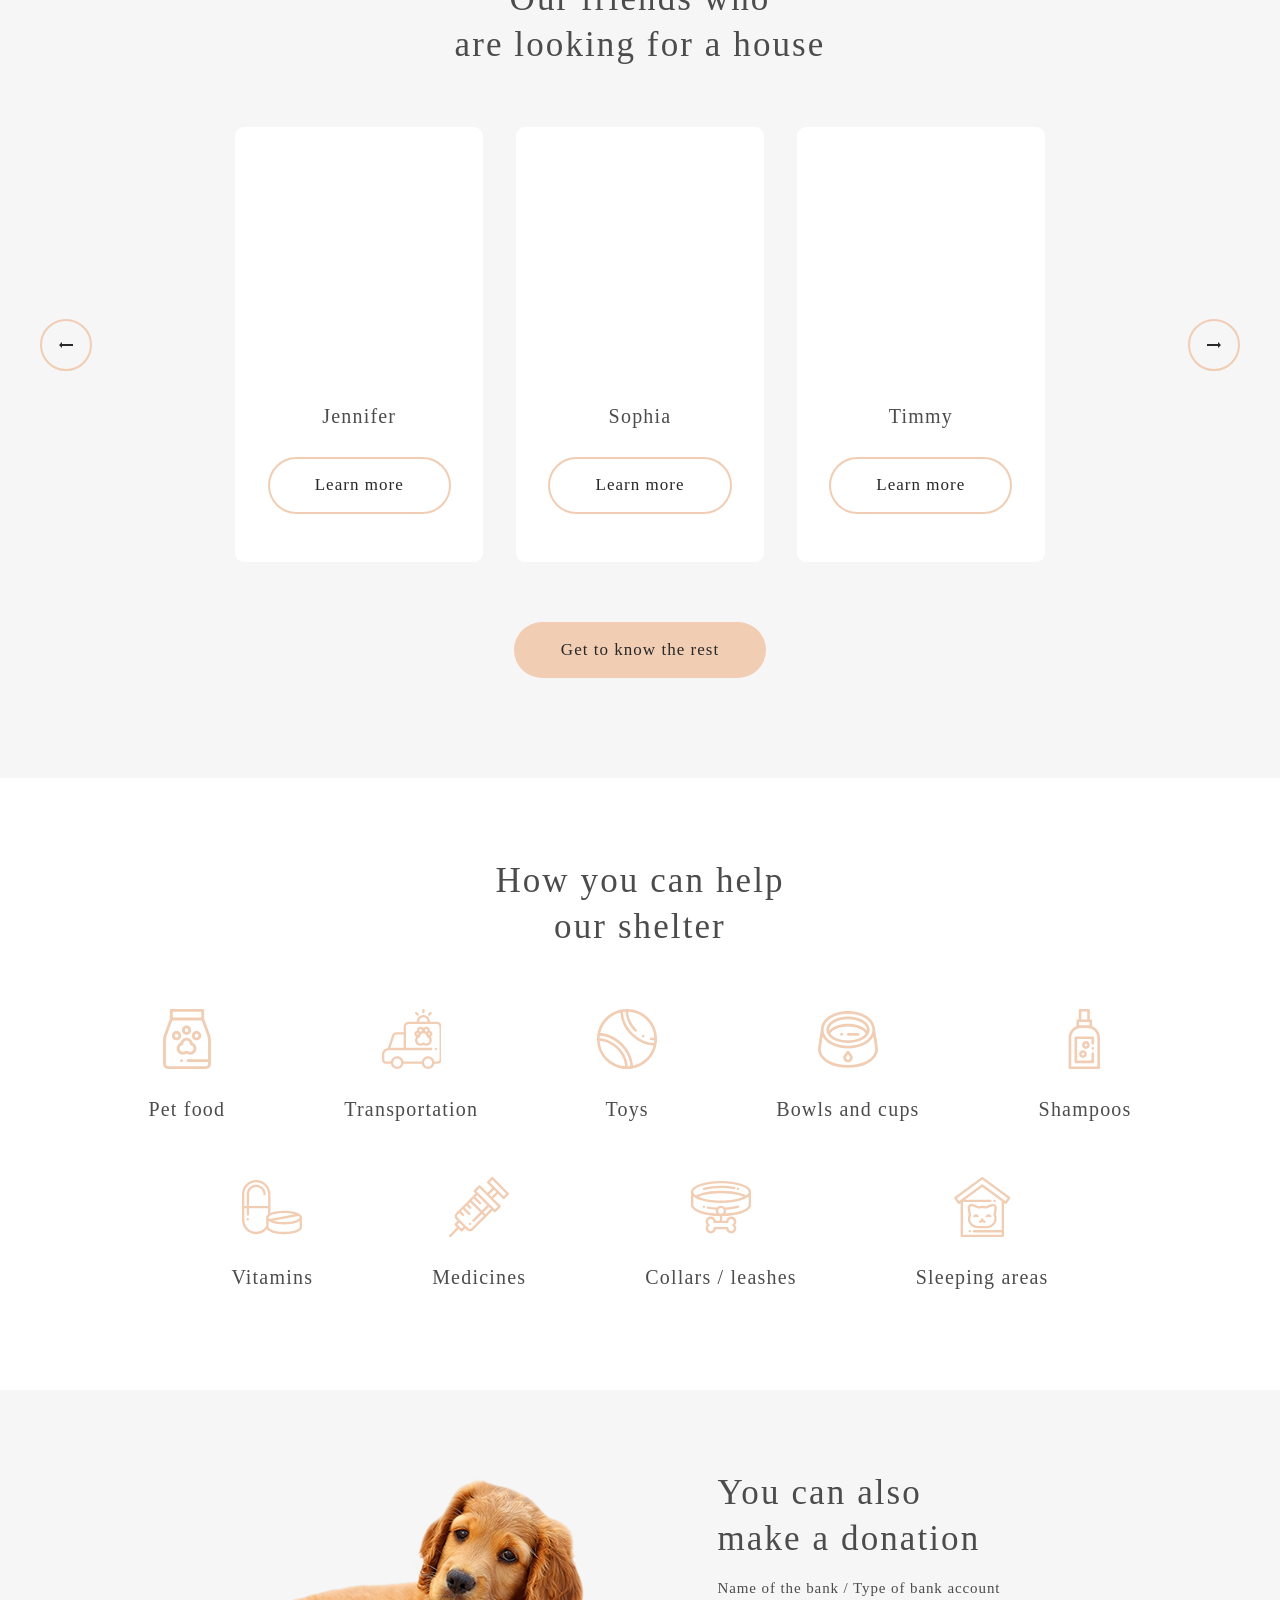
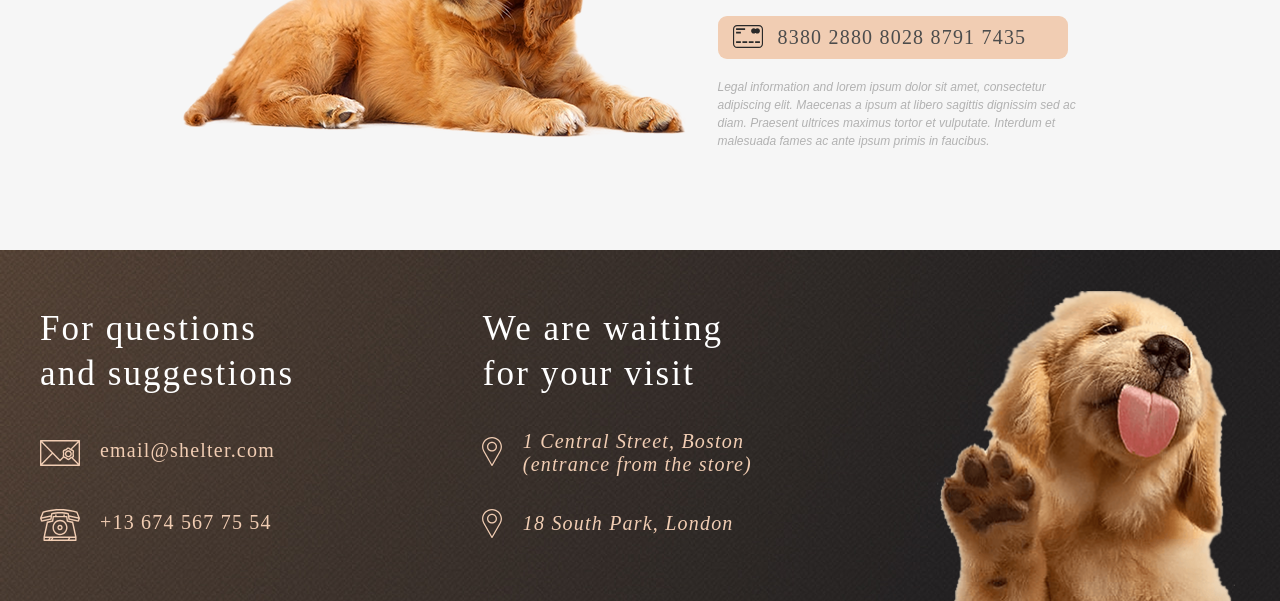
==== commit 82b56dba: "feat: open/close modal window" ====
--- a/shelter/index.html
+++ b/shelter/index.html
@@ -102,7 +102,7 @@
                     </svg>
                     <span class="visually-hidden">Листать карусель влево</span>
                 </button>
-                <div class="carousel__cards">
+                <div class="carousel__cards cards-container">
                 </div>
                 <button class="carousel__control carousel__control_right">
                     <svg aria-hidden="true" focusable="false" width="52" height="52" viewBox="0 0 52 52" fill="none"
@@ -181,7 +181,7 @@
             </div>
         </div>
     </footer>
-    <section class="modal modal_opened">
+    <section class="modal">
         <div class="modal-container">
             <button class="modal-close" type="button">
                 <span class="visually-hidden">Закрыть окно</span>
@@ -206,7 +206,6 @@
                     <li class="modal__list-item"><b>Parasites:</b> none</li>
                 </ul>
             </div>
-
         </div>
     </section>
 </body>
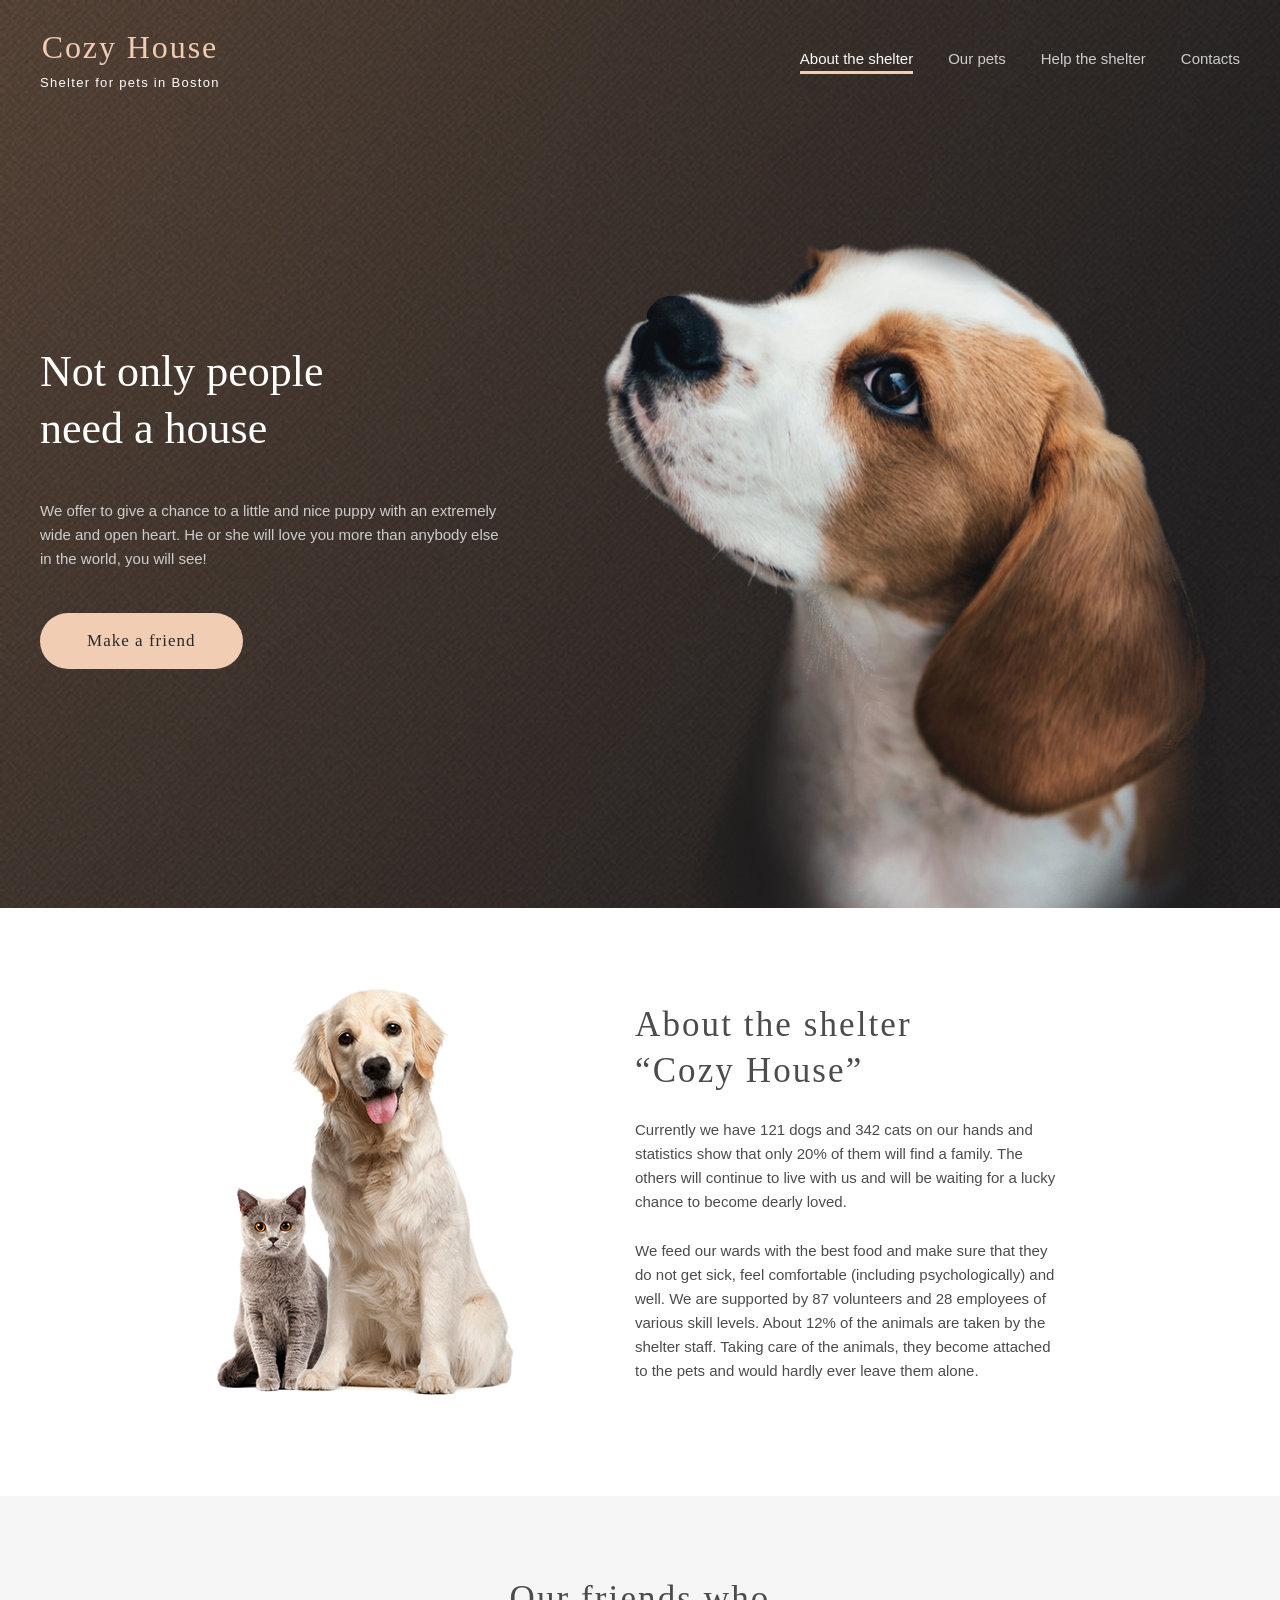
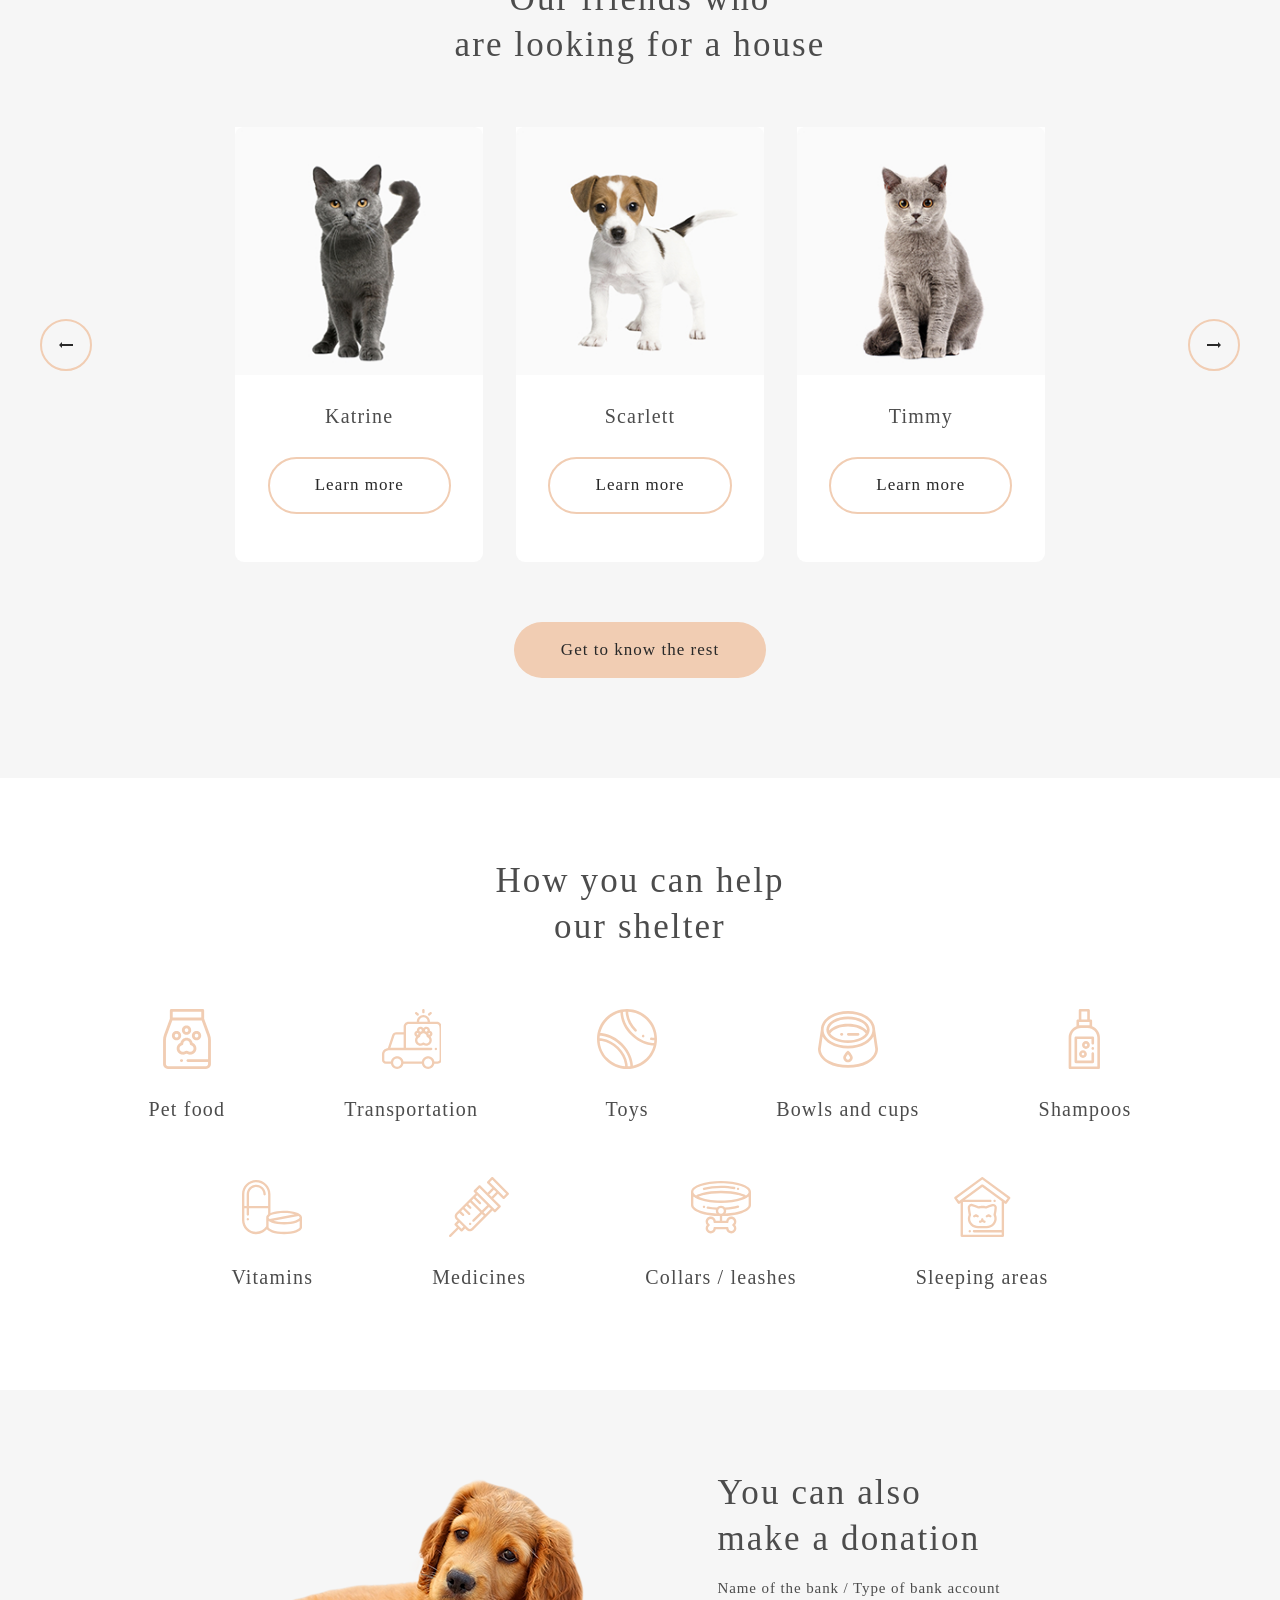
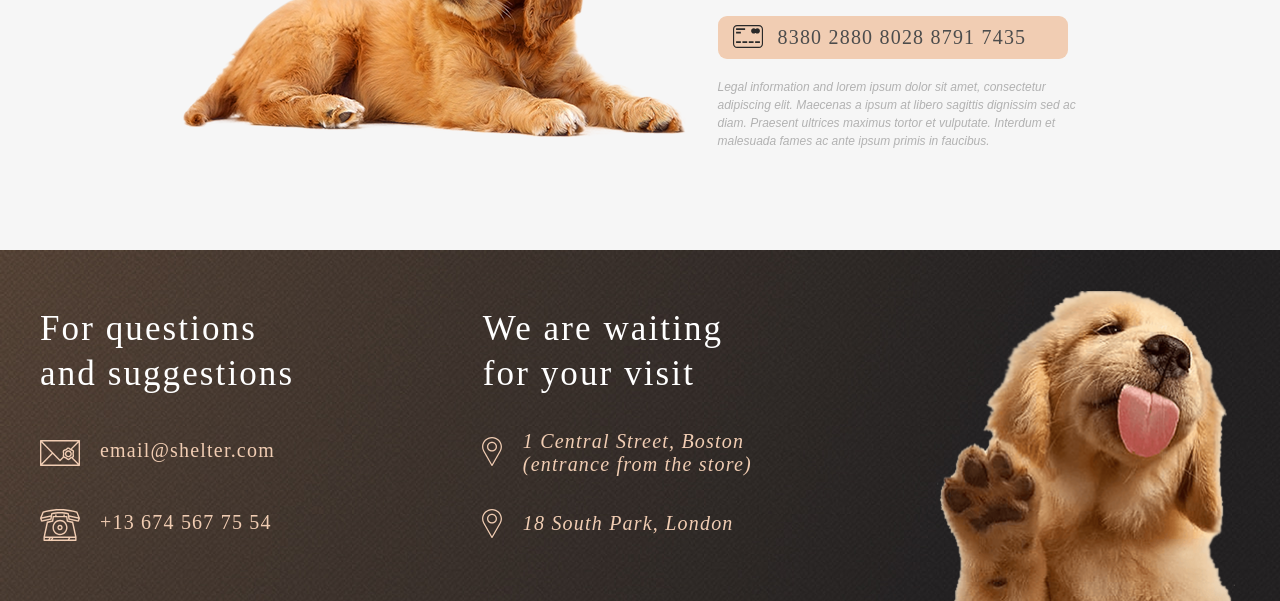
==== commit 8de42704: "feat: close modal by click on overlay" ====
--- a/shelter/index.html
+++ b/shelter/index.html
@@ -43,9 +43,10 @@
                     </li>
                 </ul>
             </nav>
-            <div class="overlay" id="overlay"></div>
+            <!-- <div class="overlay" id="overlay"></div> -->
         </div>
     </header>
+
     <main class="page__main">
         <h1 class="visually-hidden">Cozy Home. Shelter for pets in Boston</h1>
         <section class="top">
@@ -181,6 +182,8 @@
             </div>
         </div>
     </footer>
+
+    <div class="overlay" id="overlay"></div>
     <section class="modal">
         <div class="modal-container">
             <button class="modal-close" type="button">
@@ -208,6 +211,7 @@
             </div>
         </div>
     </section>
+
 </body>
 
 </html>
--- a/shelter/style/style.css
+++ b/shelter/style/style.css
@@ -109,6 +109,7 @@
 }
 
 .overlay {
+    display: none;
     position: fixed;
     top: 0;
     left: 0;
@@ -119,9 +120,11 @@
     opacity: 0;
     transition: all 0.3s ease;
     z-index: 9;
+    pointer-events: auto;
 }
 
 .overlay_active {
+    display: block;
     visibility: visible;
     opacity: 1;
 }
@@ -806,6 +809,8 @@
     left: 0;
     z-index: 10;
     place-content: center;
+    pointer-events: none;
+
 }
 
 .modal_opened {
@@ -833,6 +838,8 @@
     border-radius: 100%;
     border: 2px solid var(--color-primary);
     cursor: pointer;
+    pointer-events: auto;
+
 }
 
 .modal-close:hover path {
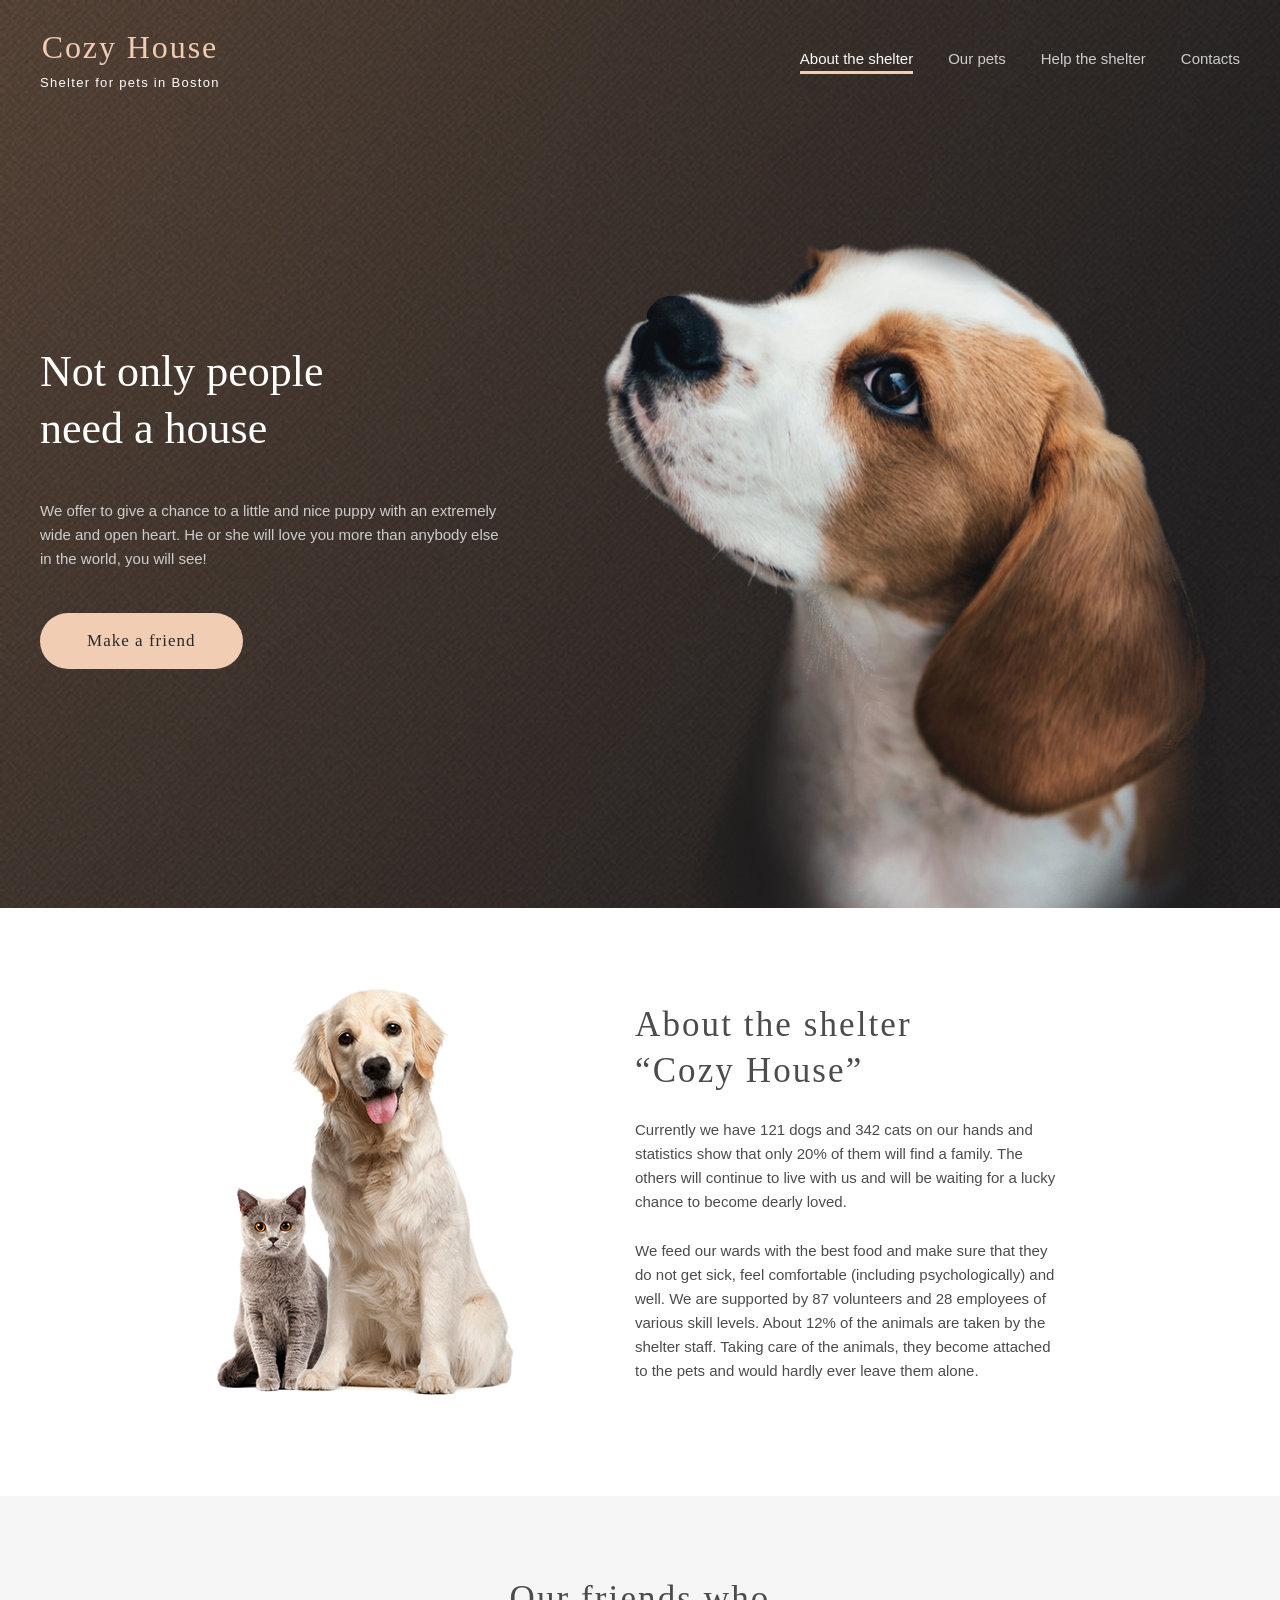
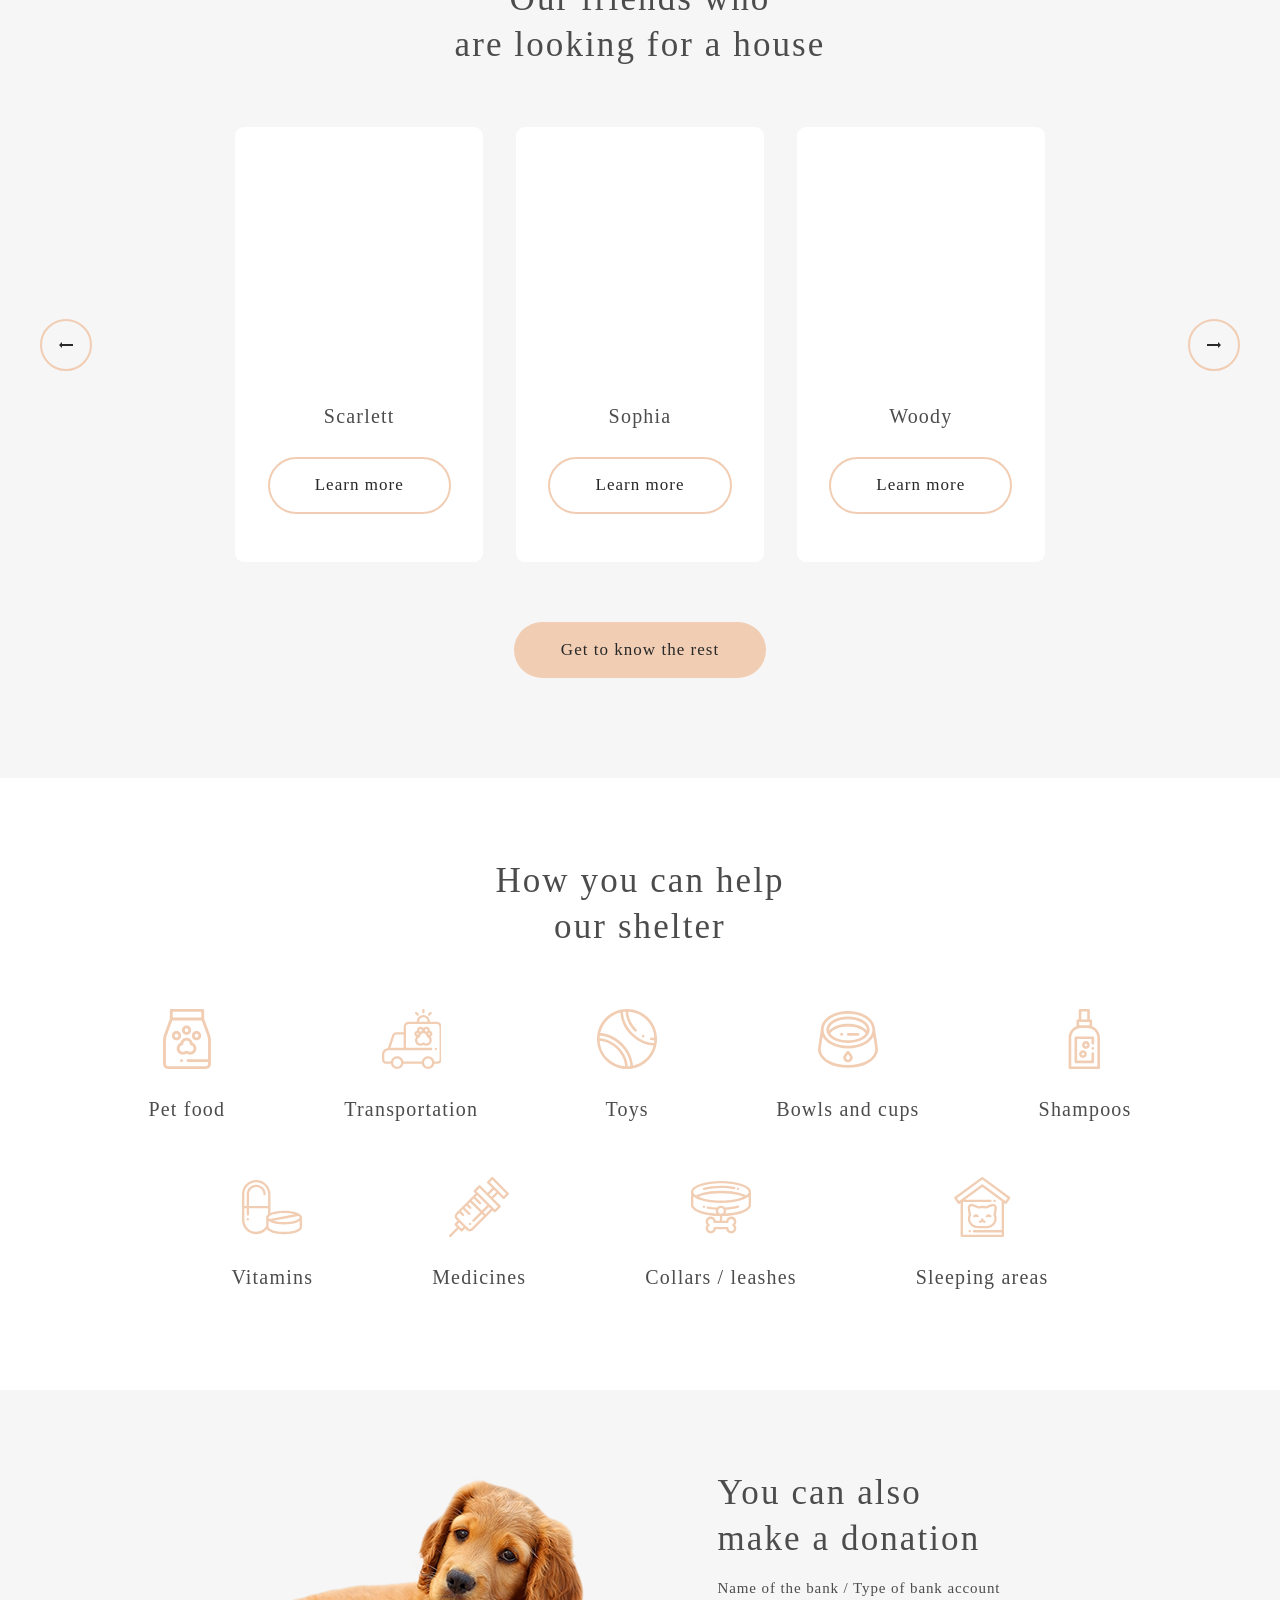
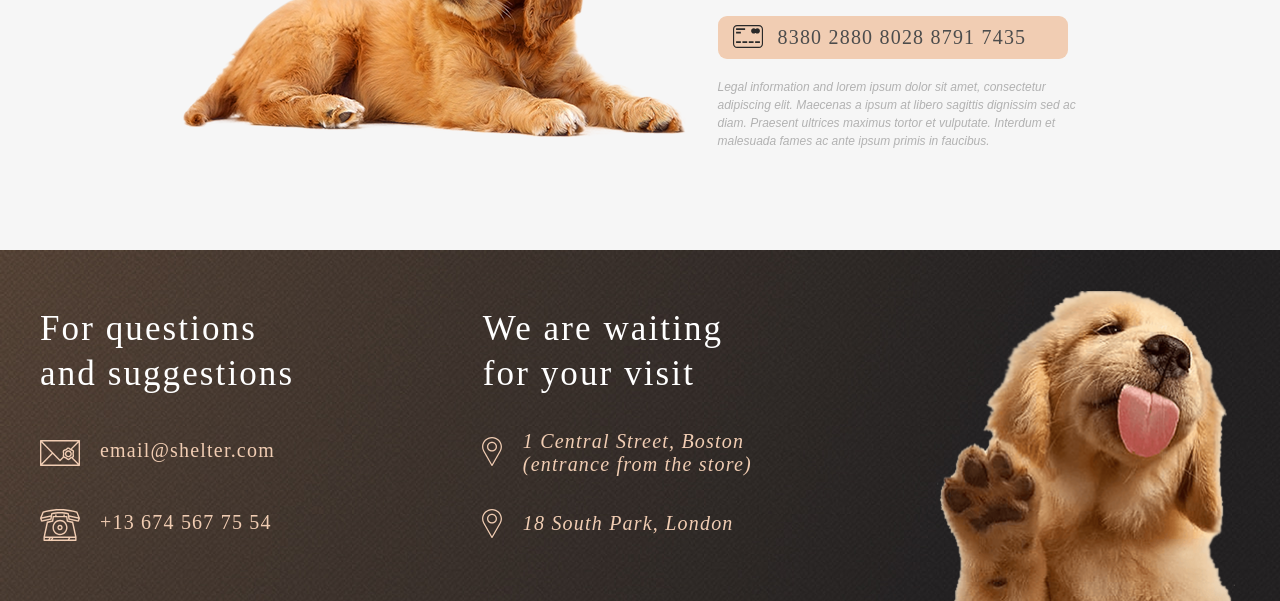
==== commit c75ff3ff: "feat: add render modal function" ====
--- a/shelter/index.html
+++ b/shelter/index.html
@@ -186,7 +186,7 @@
     <div class="overlay" id="overlay"></div>
     <section class="modal">
         <div class="modal-container">
-            <button class="modal-close" type="button">
+            <!-- <button class="modal-close" type="button">
                 <span class="visually-hidden">Закрыть окно</span>
                 <svg width="12" height="12" viewBox="0 0 12 12" fill="none" xmlns="http://www.w3.org/2000/svg"
                     aria-hidden="true" focusable="false">
@@ -208,7 +208,7 @@
                     <li class="modal__list-item"><b>Diseases:</b> none</li>
                     <li class="modal__list-item"><b>Parasites:</b> none</li>
                 </ul>
-            </div>
+            </div> -->
         </div>
     </section>
 
--- a/shelter/style/style.css
+++ b/shelter/style/style.css
@@ -810,7 +810,6 @@
     z-index: 10;
     place-content: center;
     pointer-events: none;
-
 }
 
 .modal_opened {
@@ -823,6 +822,7 @@
     border-radius: 9px;
     width: 630px;
     background-color: var(--color-background-modal);
+    pointer-events: auto;
 }
 
 .modal-close {
@@ -838,7 +838,6 @@
     border-radius: 100%;
     border: 2px solid var(--color-primary);
     cursor: pointer;
-    pointer-events: auto;
 
 }
 
